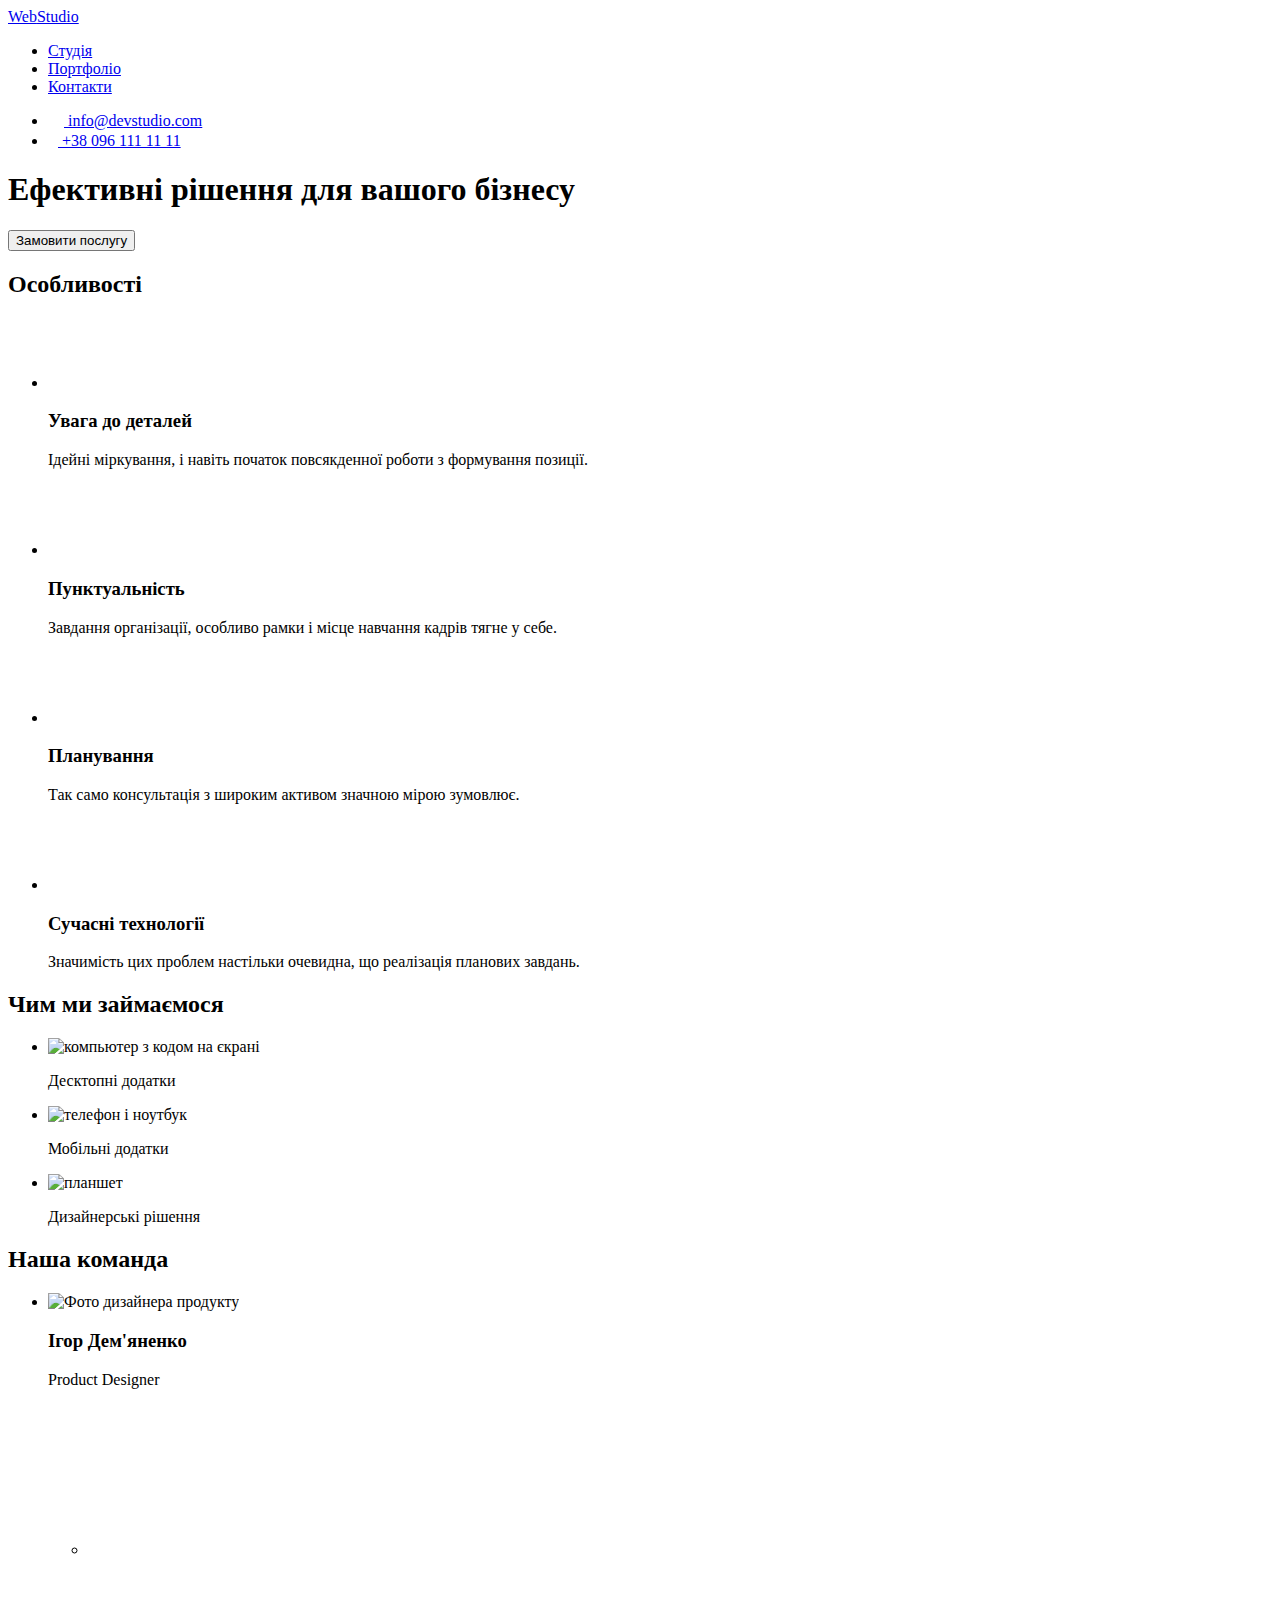
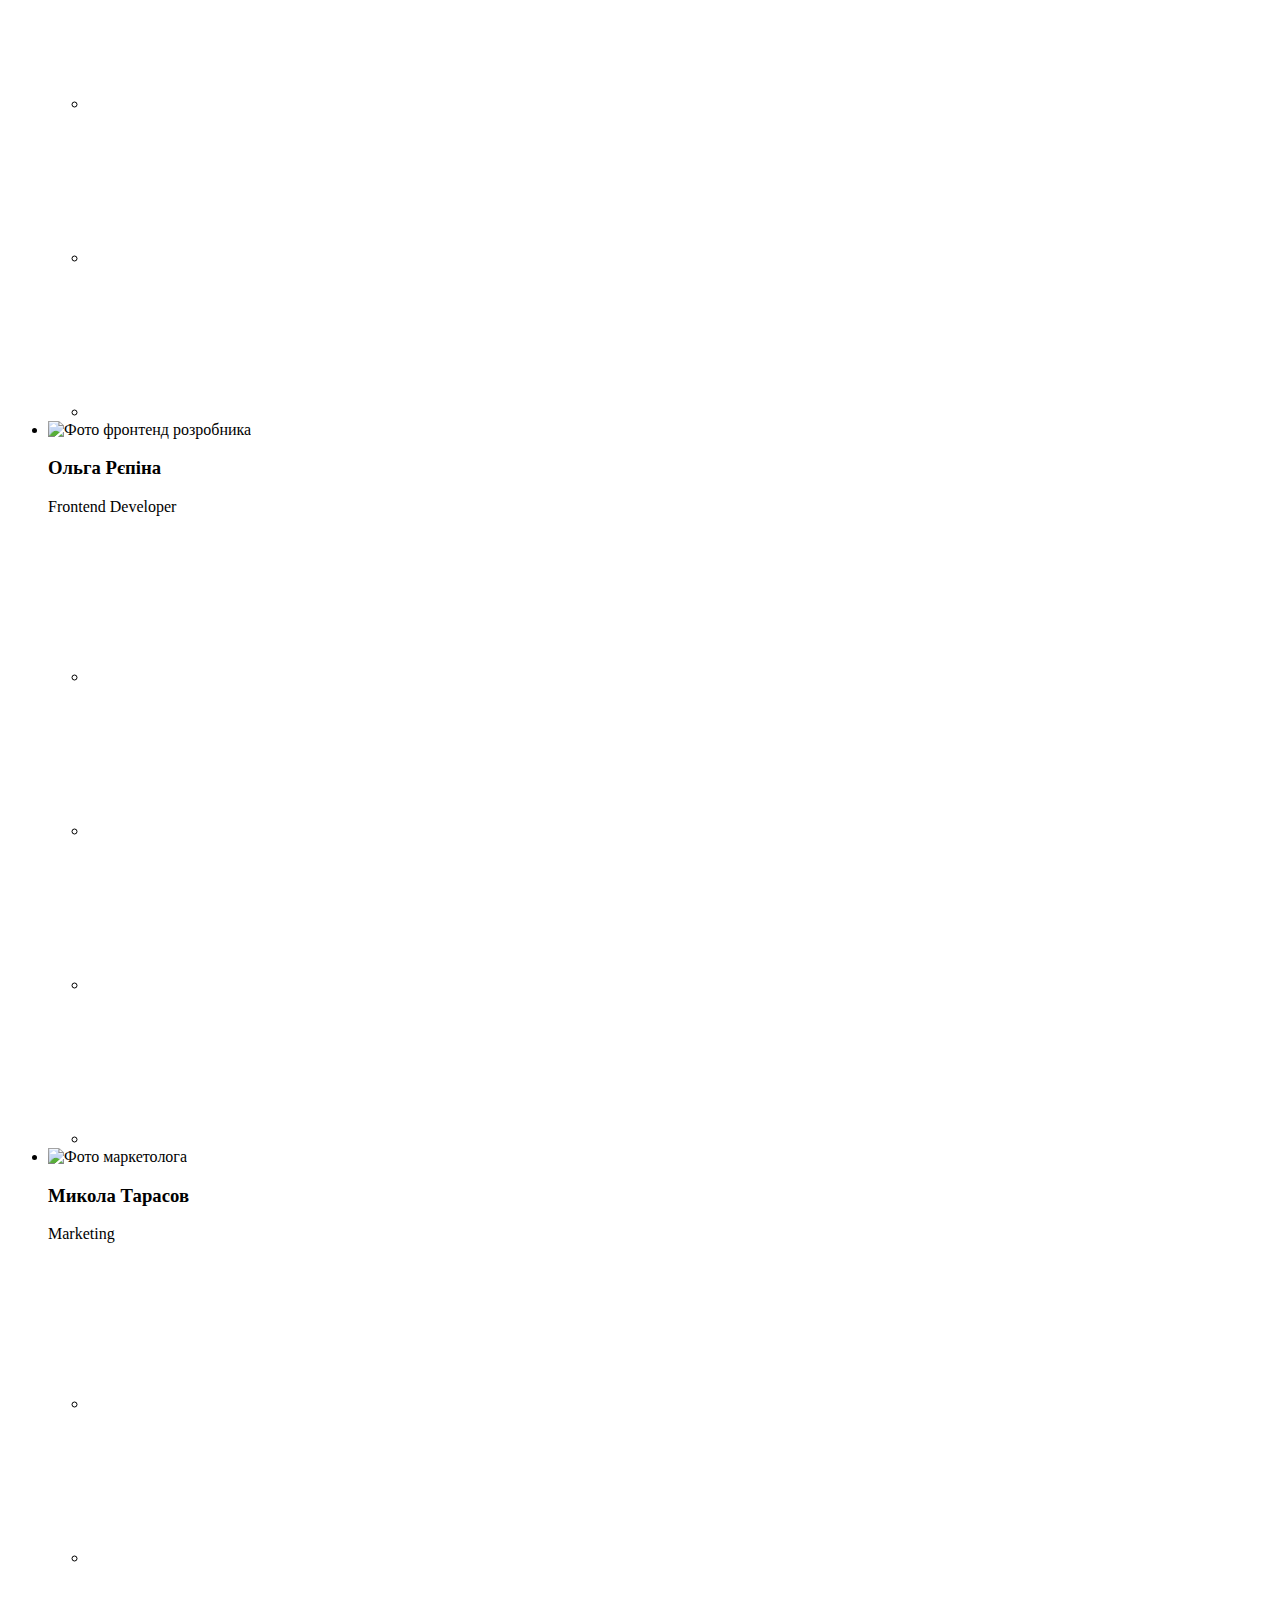
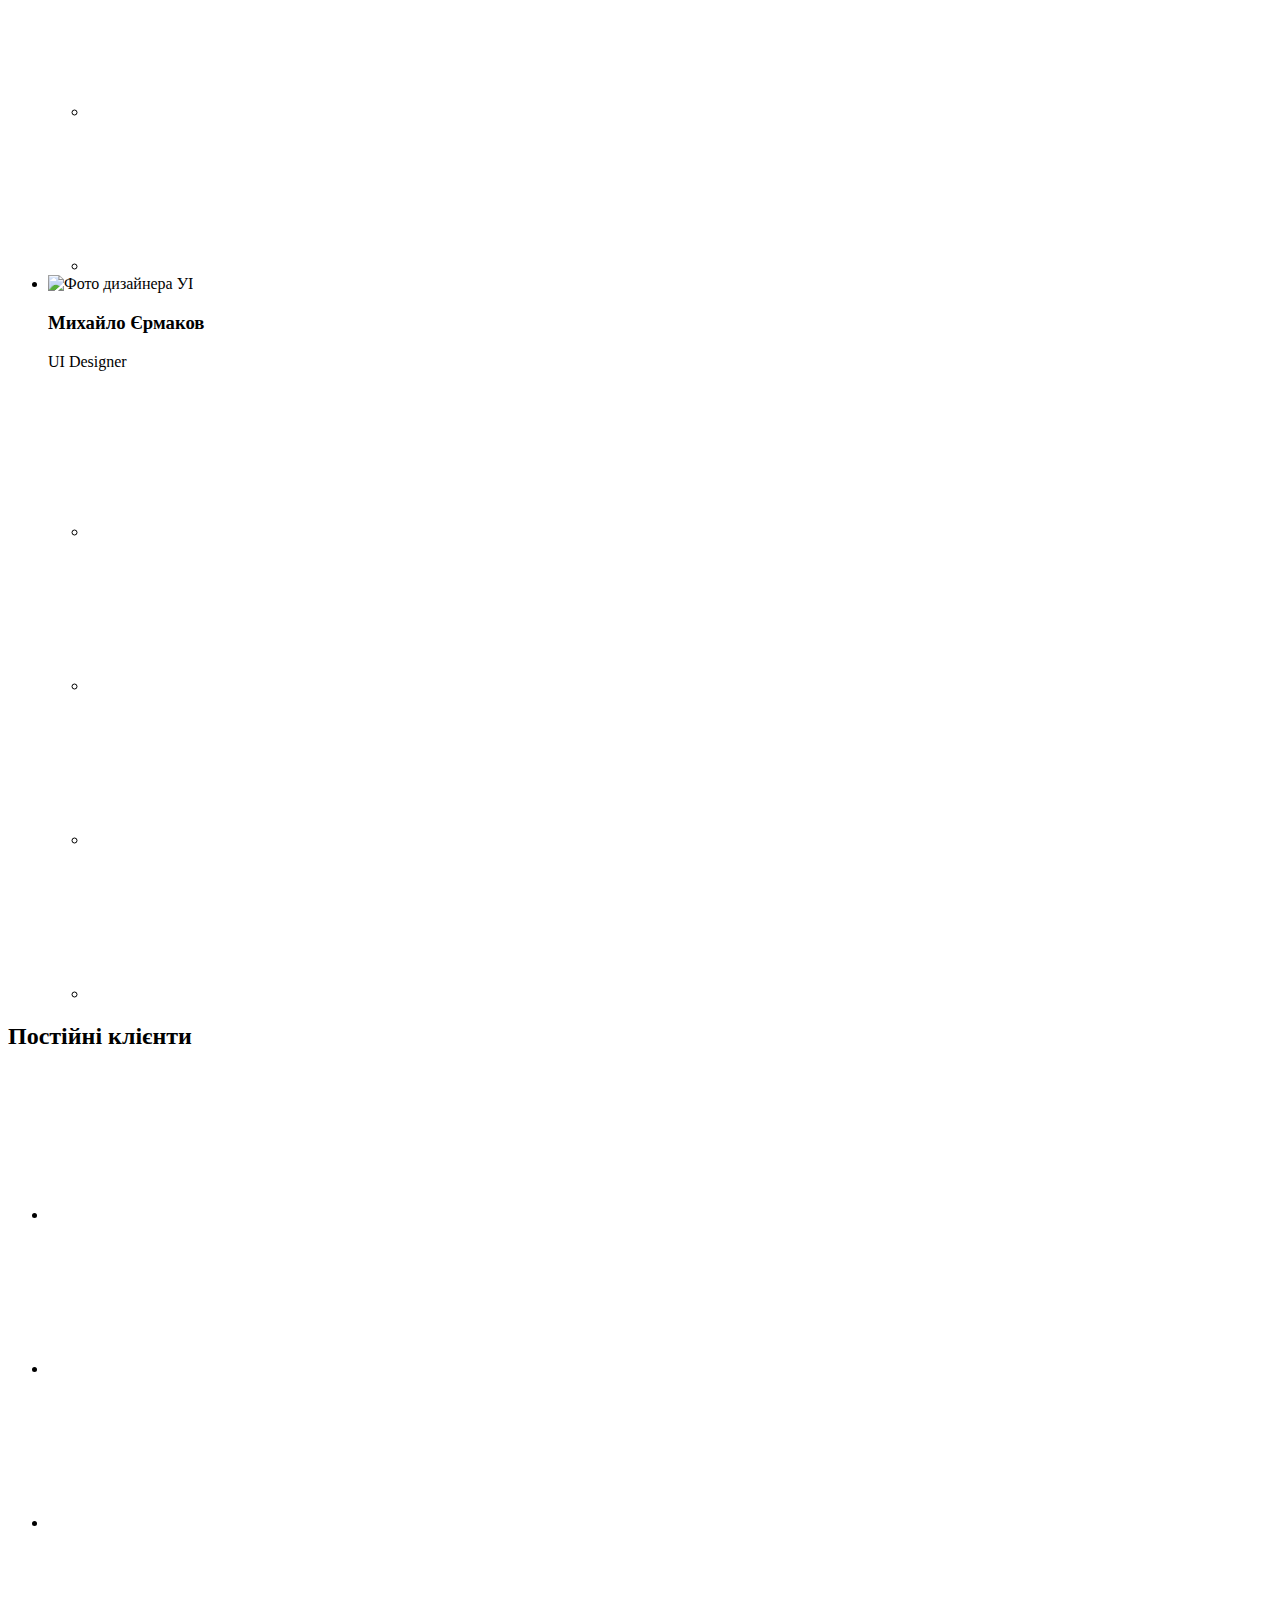
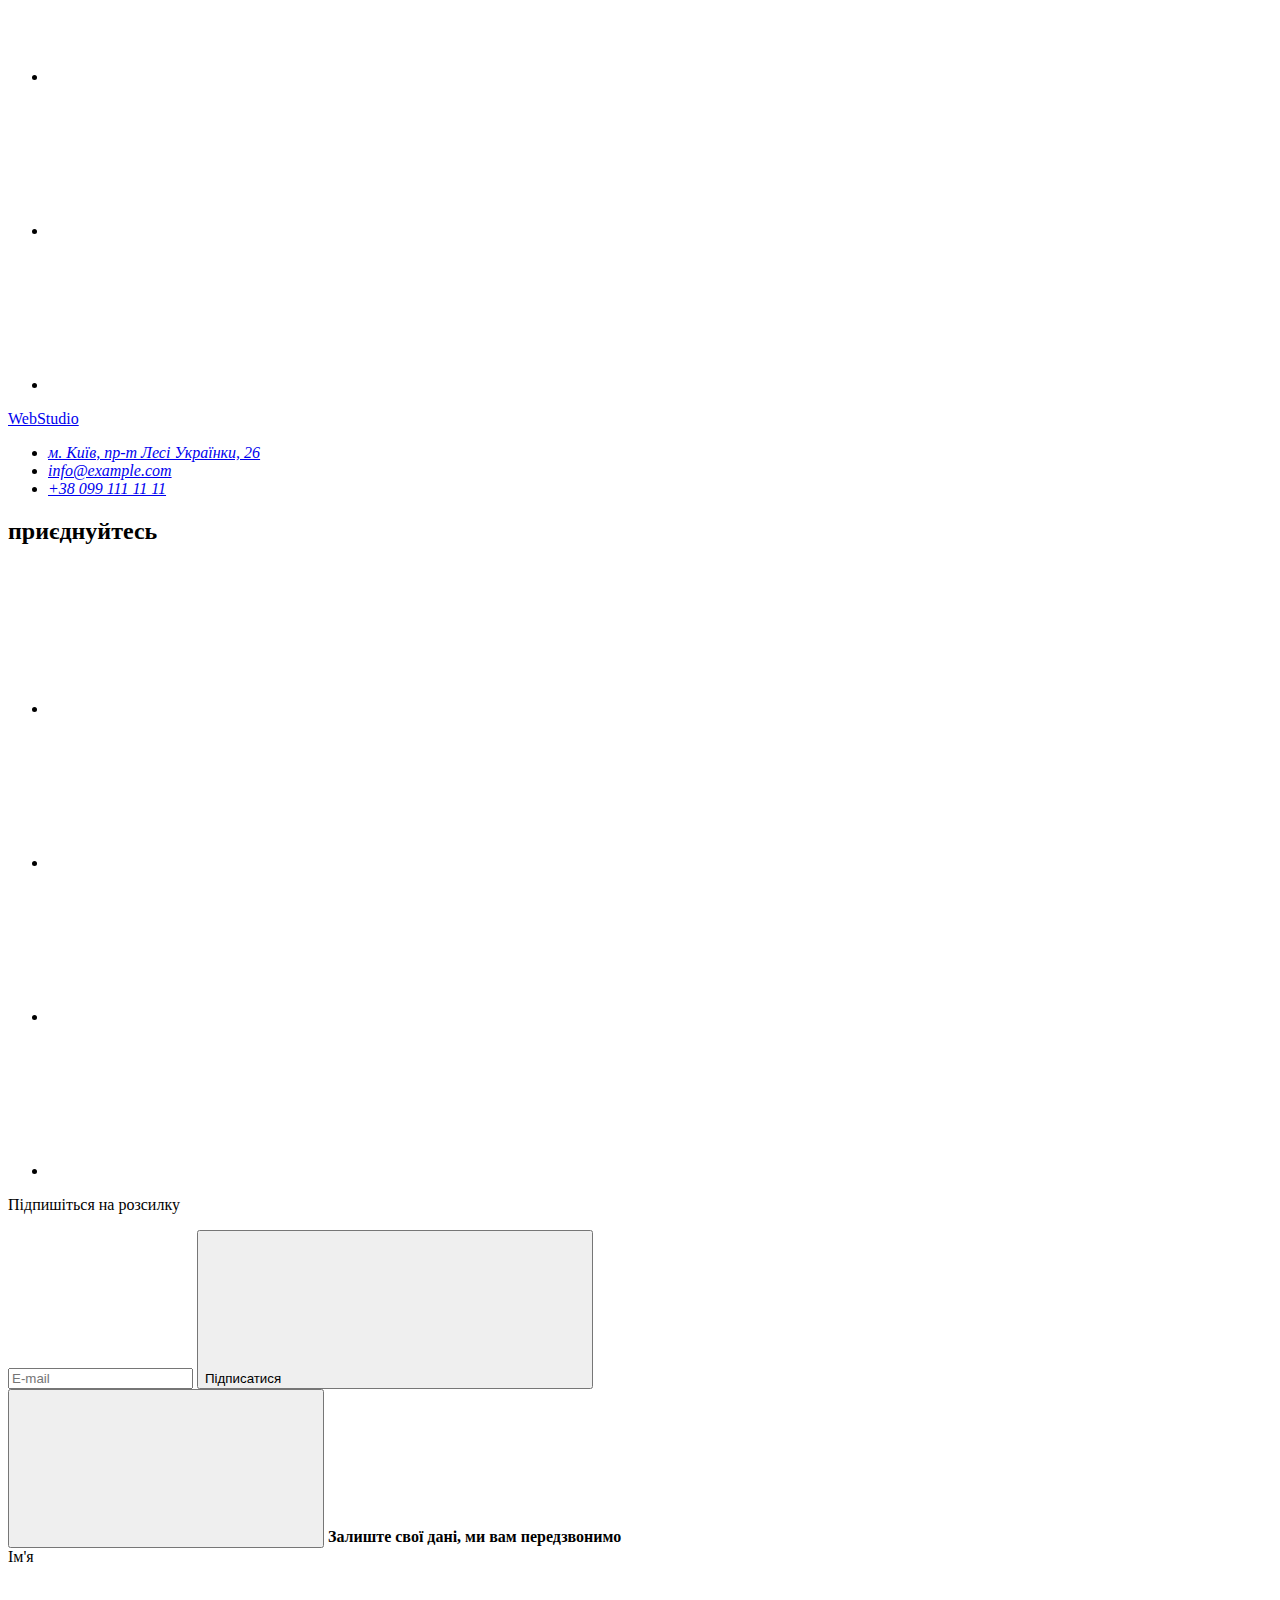
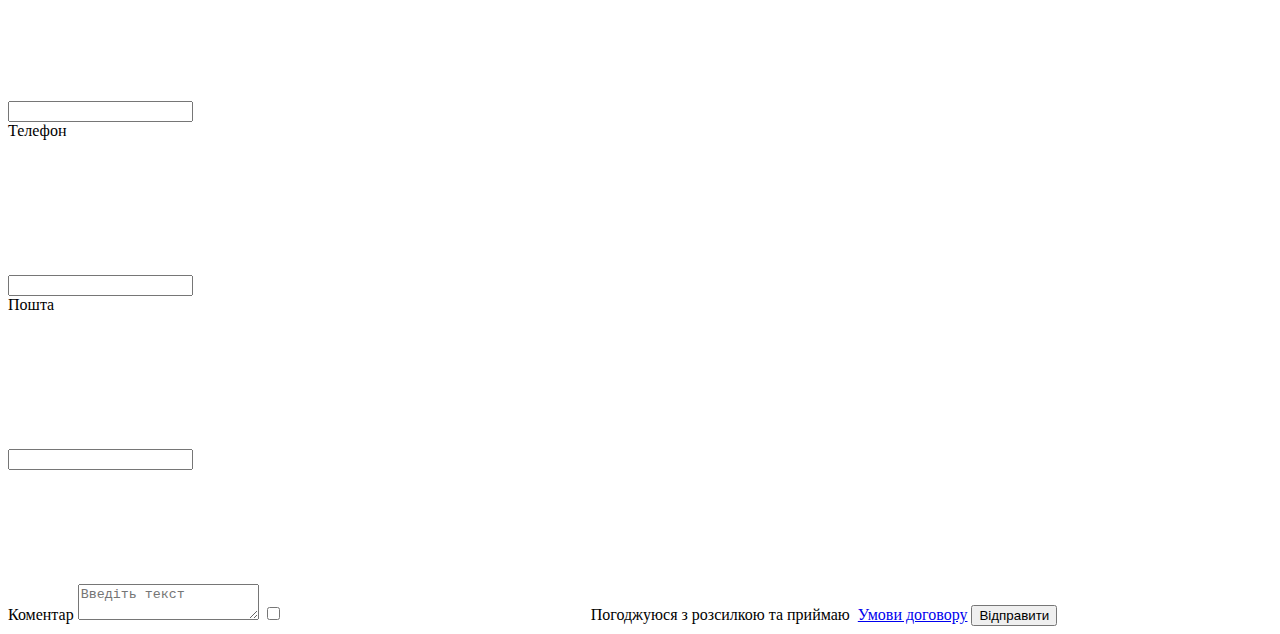
==== index.html @ 6d5cebe2 "Add files via upload" ====
<!DOCTYPE html>
<html lang="uk">
<head>
    <meta charset="UTF-8">
    <meta http-equiv="X-UA-Compatible" content="IE=edge">
    <meta name="viewport" content="width=device-width, initial-scale=1.0">
    <title>Web-studio (Version 2.1)</title>
    <link rel="preconnect" href="https://fonts.googleapis.com">
    <link rel="preconnect" href="https://fonts.gstatic.com" crossorigin>
    <link rel="stylesheet" href="./css/main.min.css">
</head>
<body>
    <header class="header">
        <div class="container container__header">
            <nav class="header__page-nav">
            <a href="./index.html" class="logo logo_header" lang="en">
                <span class="logo__span">Web</span>Studio
            </a>
            <ul class="header__site-nav list">
                <li class="header__list-link"> <a href="./index.html" class="header__link header__link_current">Студія</a> </li>
                <li class="header__list-link"> <a href="./portfolio.html" class="header__link">Портфоліо</a> </li>
                <li class="header__list-link"> <a href="#" class="header__link">Контакти</a> </li>
            </ul>
            </nav>
            <ul class="header__site-nav list">
                <li class="header__list-link">
                    <a href="mailo:info@devstudio.com" class="header__link header__list-nav">
                        <svg width="16" height="12">
                        <use href="./images/icons.svg#icon-envelope" aria-label="іконка конвертик"></use>
                    </svg>
                    info@devstudio.com
                    </a>
                </li>
                <li class="header__list-link">
                    <a href="tel:+380961111111" class="header__link header__list-nav">
                        <svg width="10" height="16">
                        <use href="./images/icons.svg#icon-smartphone" aria-label="іконка смартфон"></use>
                    </svg> +38 096 111 11 11
                    </a>
                </li>
            </ul>
        </div>
     
    </header>
    <main>
        <section class="hero">
            <div class="container">    
            <h1 class="hero__title">Ефективні рішення для вашого бізнесу</h1>
            <button type="button" class="button" data-modal-open>Замовити послугу</button>
        </div>    
        </section>
        <!-- Особливості (заголовок відсутній на макеті,схований в css -селектор .visually-hidden) -->
        <section class="section">
            <div class="container">
            <h2 class="section__title visually-hidden">Особливості</h2>
            <ul class="list list_do">
                <li class="section__feature"> 
                    <div class="section__featuare-icon">
                    <svg class="section__fetuare-list-icon" width="70" height="70">
                        <use href="./images/icons.svg#icon-antenna" aria-label="іконка антена"></use>
                    </svg>
                    </div>
                    <h3 class="section__fetuare-list-title">Увага до деталей</h3>
                    <p class="section__fetuare-list-text">
                        Ідейні міркування, і навіть початок повсякденної роботи з формування позиції.
                    </p>
                </li>
                <li class="section__feature">
                    <div class="section__featuare-icon">
                    <svg class="section__fetuare-list-icon" width="70" height="70">
                        <use href="./images/icons.svg#icon-clock" aria-label="іконка часи"></use>
                    </svg>
                    </div>
                    <h3 class="section__fetuare-list-title">Пунктуальність</h3>
                    <p class="section__fetuare-list-text">
                        Завдання організації, особливо рамки і місце навчання кадрів тягне у себе.
                    </p>
                </li>
                <li class="section__feature">
                    <div class="section__featuare-icon">
                    <svg class="section__fetuare-list-icon" width="70" height="70">
                        <use href="./images/icons.svg#icon-diagram" aria-label="іконка антена"></use>
                    </svg>
                    </div>
                    <h3 class="section__fetuare-list-title">Планування</h3>
                    <p class="section__fetuare-list-text">
                        Так само консультація з широким активом значною мірою зумовлює.
                    </p>
                </li>
                <li class="section__feature">
                    <div class="section__featuare-icon">
                    <svg class="section__fetuare-list-icon" width="70" height="70">
                        <use href="./images/icons.svg#icon-astronaut" aria-label="іконка астронавт"></use>
                    </svg>
                    </div>
                    <h3 class="section__fetuare-list-title">Сучасні технології</h3>
                    <p class="section__fetuare-list-text">
                        Значимість цих проблем настільки очевидна, що реалізація планових завдань.
                    </p>
                </li>
            </ul>
            </div>
        </section>
        <!-- Чим займаємося -->
        <section class="section activity">
            <div class="container">
            <h2 class="section__title">Чим ми займаємося</h2>
            <ul class="list list_do">
                <li class="activity__photo">
                    <img src="./images/imgbox1.jpg" alt="компьютер з кодом на єкрані" width="370">
                    <div class="activity__box">
                        <p class="activity__text">Десктопні додатки</p>
                    </div>
                </li>
                <li class="activity__photo">
                    <img src="./images/box2.jpg" alt="телефон і ноутбук" width="370">
                    <div class="activity__box">
                        <p class="activity__text">Мобільні додатки</p>
                    </div>
                </li>
                <li class="activity__photo">
                    <img src="./images/box3.jpg" alt="планшет" width="370">
                    <div class="activity__box">
                        <p class="activity__text">Дизайнерські рішення</p>
                    </div>
                </li>
            </ul>
            </div>
        </section>
        <!-- Наша команда -->
        <section class="section team">
            <div class="container">
            <h2 class="section__title">Наша команда</h2>
            <ul class="list list_do">
                <li class="team__list">
                        <img src="./images/demjanenko.jpg" alt="Фото дизайнера продукту" width="270">
                        <div class="team__list-box">
                            <h3 class="team__list-title">Ігор Дем'яненко</h3>
                             <p class="team__list-text" lang="en">Product Designer</p>
                             <ul class="social-net social-net_mgn list">
                                <li class="social-net__item">
                                    <a href="#" class="social-net__link">
                                        <svg>
                                            <use href="./images/icons.svg#icon-instagram" aria-label="іконка інстаграма"></use>
                                        </svg>
                                    </a>
                                </li>
                                <li class="social-net__item">
                                    <a href="#" class="social-net__link">
                                        <svg>
                                            <use href="./images/icons.svg#icon-twiter" aria-label="іконка твітера"></use>
                                        </svg>
                                    </a>    
                                </li>
                                <li class="social-net__item">
                                    <a href="#" class="social-net__link">
                                        <svg>
                                            <use href="./images/icons.svg#icon-facebook" aria-label="іконка фейсбука"></use>
                                        </svg>
                                    </a>    
                                </li>
                                <li class="social-net__item">
                                    <a href="#" class="social-net__link">
                                        <svg>
                                            <use href="./images/icons.svg#icon-linkedin" aria-label="іконка линкедіна"></use>
                                        </svg>
                                    </a>    
                                </li>
                             </ul>
                        </div>
                </li>
                <li class="team__list">
                        <img src="./images/repina.jpg" alt="Фото фронтенд розробника" width="270">
                        <div class="team__list-box">
                            <h3 class="team__list-title">Ольга Рєпіна</h3>
                            <p class="team__list-text" lang="en">Frontend Developer</p>
                            <ul class="social-net social-net_mgn list">
                                <li class="social-net__item">
                                    <a href="#" class="social-net__link">
                                        <svg>
                                            <use href="./images/icons.svg#icon-instagram"></use>
                                        </svg>
                                    </a>
                                </li>
                                <li class="social-net__item">
                                    <a href="#" class="social-net__link">
                                        <svg>
                                            <use href="./images/icons.svg#icon-twiter"></use>
                                        </svg>
                                    </a>    
                                </li>
                                <li class="social-net__item">
                                    <a href="#" class="social-net__link">
                                        <svg>
                                            <use href="./images/icons.svg#icon-facebook"></use>
                                        </svg>
                                    </a>    
                                </li>
                                <li class="social-net__item">
                                    <a href="#" class="social-net__link">
                                        <svg>
                                            <use href="./images/icons.svg#icon-linkedin"></use>
                                        </svg>
                                    </a>    
                                </li>
                             </ul>
                        </div>
                </li>
                <li class="team__list">
                        <img src="./images/tarasov.jpg" alt="Фото маркетолога" width="270">
                        <div class="team__list-box">
                            <h3 class="team__list-title">Микола Тарасов</h3>
                            <p class="team__list-text" lang="en">Marketing</p>
                             <ul class="social-net social-net_mgn list">
                                <li class="social-net__item">
                                    <a href="#" class="social-net__link">
                                        <svg>
                                            <use href="./images/icons.svg#icon-instagram"></use>
                                        </svg>
                                    </a>
                                </li>
                                <li class="social-net__item">
                                    <a href="#" class="social-net__link">
                                        <svg>
                                            <use href="./images/icons.svg#icon-twiter"></use>
                                        </svg>
                                    </a>    
                                </li>
                                <li class="social-net__item">
                                    <a href="#" class="social-net__link">
                                        <svg>
                                            <use href="./images/icons.svg#icon-facebook"></use>
                                        </svg>
                                    </a>    
                                </li>
                                <li class="social-net__item">
                                    <a href="#" class="social-net__link">
                                        <svg>
                                            <use href="./images/icons.svg#icon-linkedin"></use>
                                        </svg>
                                    </a>    
                                </li>
                             </ul>                            
                        </div>
                </li>
                <li class="team__list">
                        <img src="./images/ermakov.jpg" alt="Фото дизайнера УІ" width="270">
                        <div class="team__list-box">
                            <h3 class="team__list-title">Михайло Єрмаков</h3>
                            <p class="team__list-text" lang="en">UI Designer</p>
                             <ul class="social-net social-net_mgn list">
                                <li class="social-net__item">
                                    <a href="#" class="social-net__link">
                                        <svg>
                                            <use href="./images/icons.svg#icon-instagram"></use>
                                        </svg>
                                    </a>
                                </li>
                                <li class="social-net__item">
                                    <a href="#" class="social-net__link">
                                        <svg>
                                            <use href="./images/icons.svg#icon-twiter"></use>
                                        </svg>
                                    </a>    
                                </li>
                                <li class="social-net__item">
                                    <a href="#" class="social-net__link">
                                        <svg>
                                            <use href="./images/icons.svg#icon-facebook"></use>
                                        </svg>
                                    </a>    
                                </li>
                                <li class="social-net__item">
                                    <a href="#" class="social-net__link">
                                        <svg>
                                            <use href="./images/icons.svg#icon-linkedin"></use>
                                        </svg>
                                    </a>    
                                </li>
                             </ul>                            
                        </div>
                </li>
            </ul>
            </div>
        </section>
        <!-- Постійні кліенти -->
        <section class="section">
            <div class="container">
                <h2 class="section__title">Постійні клієнти</h2>
                <ul class="list list_do">
                    <li class="section__client">
                        <a href="#" class="section__client-link">
                            <svg class="section__client-ikon">
                                <use href="./images/icons.svg#icon-client1" aria-label="іконка кліента"></use>
                            </svg>
                        </a>
                    </li>
                    <li class="section__client">
                        <a href="#" class="section__client-link">
                            <svg class="section__client-ikon">
                                <use href="./images/icons.svg#icon-client2" aria-label="іконка кліента"></use>
                            </svg>
                        </a>
                    </li>
                    <li class="section__client">
                        <a href="#" class="section__client-link">
                            <svg class="section__client-ikon">
                                <use href="./images/icons.svg#icon-client3" aria-label="іконка кліента"></use>
                            </svg>
                        </a>
                    </li>
                    <li class="section__client">
                        <a href="#" class="section__client-link">
                            <svg class="section__client-ikon">
                                <use href="./images/icons.svg#icon-client4" aria-label="іконка кліента"></use>
                            </svg>
                        </a>
                    </li>
                    <li class="section__client">
                        <a href="#" class="section__client-link">
                            <svg class="section__client-ikon">
                                <use href="./images/icons.svg#icon-client5" aria-label="іконка кліента"></use>
                            </svg>
                        </a>
                    </li>
                    <li class="section__client">
                        <a href="#" class="section__client-link">
                            <svg class="section__client-ikon">
                                <use href="./images/icons.svg#icon-client6" aria-label="іконка кліента"></use>
                            </svg>
                        </a>
                    </li>
                </ul>
            </div>
        </section>
        
    </main>
    <footer class="footer">
        <div class="container footer__content">
                <div>
                    <a href="./index.html" class="logo logo_footer" lang="en">
                        <span class="footer__logo-text"><span class="logo__span">Web</span>Studio</span>
                    </a>
                    <address>
                        <ul class="list">
                            <li class="footer__list-link">
                                <a href="https://goo.gl/maps/eBPXnMXbjHiN4jMv5" target="_blank" rel="noopener noreferrer nofollow" class="footer__link footer__address">
                                м. Київ, пр-т Лесі Українки, 26</a>
                                
                            </li>
                            <li class="footer__list-link">
                                <a href="mailto:info@example.com" class="footer__link footer__link_active">info@example.com</a> 
                            </li>
                            <li class="footer__list-link">
                                <a href="tel:+380991111111" class="footer__link footer__link_active">+38 099 111 11 11</a>
                            </li>
                        </ul>                                                    
                    </address>
                </div>
                <div>
                <h2 class="footer__social-net-title">приєднуйтесь</h2>
                <ul class="social-net social-net_jsfcon list">
                    <li class="social-net__item">
                        <a href="#" class="footer__social-link">
                            <svg class="footer__social-icon">
                                <use href="./images/icons.svg#icon-instagram"></use>
                            </svg>
                        </a>
                    </li>
                    <li class="social-net__item">
                        <a href="#" class="footer__social-link">
                            <svg class="footer__social-icon">
                                <use href="./images/icons.svg#icon-twiter"></use>
                            </svg>
                        </a>    
                    </li>
                    <li class="social-net__item">
                        <a href="#" class="footer__social-link">
                            <svg class="footer__social-icon">
                                <use href="./images/icons.svg#icon-facebook"></use>
                            </svg>
                        </a>    
                    </li>
                    <li class="social-net__item">
                        <a href="#" class="footer__social-link">
                            <svg class="footer__social-icon">
                                <use href="./images/icons.svg#icon-linkedin"></use>
                            </svg>
                        </a>    
                    </li>
                    </ul>                            
                </div>
                <form class="form-subscription">
                    <p class="form-subscription__text">Підпишіться на розсилку</p>
                    <div class="form-subscription__box">
                    <label class="label-footer">
                    <input type="email" name="f-email" class="form-subscription__input" placeholder="E-mail">
                    </label>
                    <button type="submit" class="form-subscription__button">Підписатися
                        <svg class="form-subscription__icon">
                        <use href="./images/icons.svg#icon-icon-send"></use>
                        </svg>
                    </button>
                    </div>
                </form>
        </div> 
    </footer>
    <div class="backdrop is-hidden" data-modal>
        <div class="modal">
            <button type="button" class="modal__button-close" data-modal-close>
                <svg class="modal__icon-close">
                    <use href="./images/icons.svg#icon-close-black" aria-label="кнопка хрестик"></use>
                </svg>
            </button>
            <b class="modal__title">Залиште свої дані, ми вам передзвонимо</b>
            <form name="form-modal" class="form-modal">
                <label class="form-modal__label">
                    <span class="form-modal__text-label">Ім'я</span> 
                    <div class="form-modal__box">
                        <input type="text" name="input-name" class="form-modal__input"/>
                        <svg class="form-modal__icon-input">
                            <use href="./images/icons.svg#icon-person-black"></use>
                        </svg>
                    </div>
                </label>
                <label class="form-modal__label">
                    <span class="form-modal__text-label">Телефон</span> 
                    <div class="form-modal__box">
                        <input type="tel" name="input-tel" class="form-modal__input" required/>
                        <svg class="form-modal__icon-input">
                            <use href="./images/icons.svg#icon-phone-black"></use>
                        </svg>
                    </div>
                </label>
                <label class="form-modal__label">
                    <span class="form-modal__text-label">Пошта</span>
                    <div class="form-modal__box"> 
                        <input type="email" name="input-mail" class="form-modal__input"/>
                        <svg class="form-modal__icon-input">
                                <use href="./images/icons.svg#icon-email-black"></use>
                        </svg>
                    </div>
                </label>
                <label class="form-modal__label">
                    <span class="form-modal__text-label">Коментар</span> 
                    <textarea name="comment" placeholder="Введіть текст" class="form-modal__textarea"></textarea>
                </label>
                <label class="form-modal__label form-modal__label-check">
                    <input type="checkbox" name="form-check" class="form-modal__check" required/>
                    <svg class="form-modal__icon-checkbox">
                        <use href="./images/icons.svg#icon-icon-check"></use>
                    </svg>
                    Погоджуюся з розсилкою та приймаю&nbsp;
                    <a href="#" class="form-modal__link-check">Умови договору</a>
                </label>
                <button type="submit" class="button form-modal__button">Відправити</button>
            </form>
        </div>
    </div>
<script src="./js/modal.js"></script>    
</body>
</html>
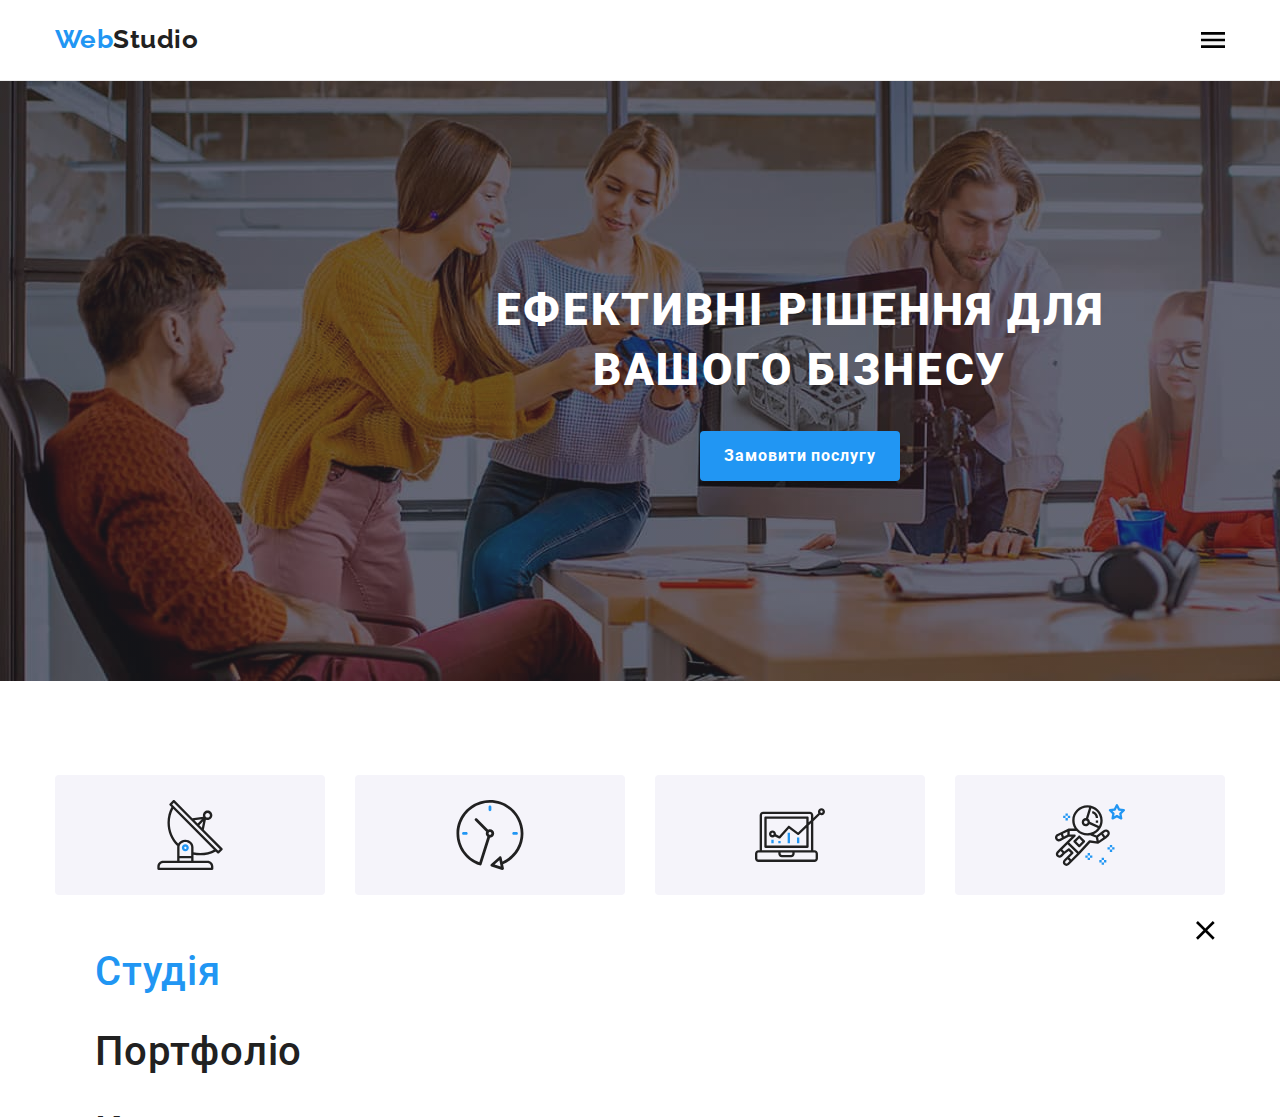
==== commit fa2300d1: "features" ====
--- a/index.html
+++ b/index.html
@@ -22,6 +22,13 @@
                 <li class="header__list-link"> <a href="#" class="header__link">Контакти</a> </li>
             </ul>
             </nav>
+            <button type="button" class="mobile-menu-btn js-open-menu" 
+                aria-expanded="false"
+                aria-controls="mobile-menu">
+                <svg class="mobile-menu-btn__icon">
+                  <use href="./images/icons.svg#icon-burger" aria-label="іконка випадаючого меню"></use>   
+                </svg>
+            </button>
             <ul class="header__site-nav list">
                 <li class="header__list-link">
                     <a href="mailo:info@devstudio.com" class="header__link header__list-nav">
@@ -40,8 +47,44 @@
                 </li>
             </ul>
         </div>
-     
+
+        <!--  Спливаюче меню для mobile          -->
+
+         <div class="mobile-menu js-menu-container" id="mobile-menu">
+            <div class="container mobile-menu__container"> 
+                <button type="button" class="mobile-menu__close-btn js-close-menu">
+                <svg class="mobile-menu__close-btn-icon">
+                    <use href="./images/icons.svg#icon-close_mobile" aria-label="кнопка хрестик"></use>
+                </svg>  
+                </button>               
+                <ul class="mobile-menu__list list">
+                    <li class="mobile-menu__item-link"> <a href="./index.html" class="mobile-menu__link mobile-menu__link_current">Студія</a> </li>
+                    <li class="mobile-menu__item-link"> <a href="./portfolio.html" class="mobile-menu__link">Портфоліо</a> </li>
+                    <li class="mobile-menu__item-link"> <a href="#" class="mobile-menu__link">Контакти</a> </li>
+                </ul>
+                <ul class="mobile-menu__list-contact list">
+                    <li class="mobile-menu__item-link">
+                        <a href="tel:+380961111111" class="mobile-menu__link mobile-menu__link_tel">
+                        +38 096 111 11 11
+                        </a>
+                    </li>
+                    <li class="mobile-menu__item-link">
+                        <a href="mailo:info@devstudio.com" class="mobile-menu__link mobile-menu__link_mail">
+                        info@devstudio.com
+                        </a>
+                    </li>                    
+                 </ul>
+                 <ul class="mobile-menu__list-social list">
+                    <li class="mobile-menu__social-item"><a href="#" class="mobile-menu__link mobile-menu__link_social">Instagram</a></li>
+                    <li class="mobile-menu__social-item"><a href="#" class="mobile-menu__link mobile-menu__link_social">Twitter</a></li>
+                    <li class="mobile-menu__social-item"><a href="#" class="mobile-menu__link mobile-menu__link_social">Facebook</a></li>
+                    <li class="mobile-menu__social-item"><a href="#" class="mobile-menu__link mobile-menu__link_social">LinkedIn</a></li>
+                 </ul>
+            </div>
+            </div>   
     </header>
+
+
     <main>
         <section class="hero">
             <div class="container">    
@@ -102,7 +145,7 @@
             </div>
         </section>
         <!-- Чим займаємося -->
-        <section class="section activity">
+        <!-- <section class="section activity">
             <div class="container">
             <h2 class="section__title">Чим ми займаємося</h2>
             <ul class="list list_do">
@@ -126,9 +169,9 @@
                 </li>
             </ul>
             </div>
-        </section>
+        </section> -->
         <!-- Наша команда -->
-        <section class="section team">
+        <!-- <section class="section team">
             <div class="container">
             <h2 class="section__title">Наша команда</h2>
             <ul class="list list_do">
@@ -282,9 +325,9 @@
                 </li>
             </ul>
             </div>
-        </section>
+        </section> -->
         <!-- Постійні кліенти -->
-        <section class="section">
+        <!-- <section class="section">
             <div class="container">
                 <h2 class="section__title">Постійні клієнти</h2>
                 <ul class="list list_do">
@@ -333,9 +376,9 @@
                 </ul>
             </div>
         </section>
-        
+         -->
     </main>
-    <footer class="footer">
+    <!-- <footer class="footer">
         <div class="container footer__content">
                 <div>
                     <a href="./index.html" class="logo logo_footer" lang="en">
@@ -457,6 +500,7 @@
             </form>
         </div>
     </div>
-<script src="./js/modal.js"></script>    
+<script src="./js/modal.js"></script>     -->
+<script defer src="./js/mobile-menu.js"></script>
 </body>
 </html>--- a/css/main.min.css
+++ b/css/main.min.css
@@ -0,0 +1 @@
+@font-face{font-family:"Roboto";font-style:normal;font-weight:400;src:url("../fonts/roboto-v30-latin_cyrillic-regular.eot");src:local(""),url("../fonts/roboto-v30-latin_cyrillic-regular.eot?#iefix") format("embedded-opentype"),url("../fonts/roboto-v30-latin_cyrillic-regular.woff2") format("woff2"),url("../fonts/roboto-v30-latin_cyrillic-regular.woff") format("woff"),url("../fonts/roboto-v30-latin_cyrillic-regular.ttf") format("truetype"),url("../fonts/roboto-v30-latin_cyrillic-regular.svg#Roboto") format("svg")}@font-face{font-family:"Roboto";font-style:normal;font-weight:500;src:url("../fonts/roboto-v30-latin_cyrillic-500.eot");src:local(""),url("../fonts/roboto-v30-latin_cyrillic-500.eot?#iefix") format("embedded-opentype"),url("../fonts/roboto-v30-latin_cyrillic-500.woff2") format("woff2"),url("../fonts/roboto-v30-latin_cyrillic-500.woff") format("woff"),url("../fonts/roboto-v30-latin_cyrillic-500.ttf") format("truetype"),url("../fonts/roboto-v30-latin_cyrillic-500.svg#Roboto") format("svg")}@font-face{font-family:"Roboto";font-style:normal;font-weight:700;src:url("../fonts/roboto-v30-latin_cyrillic-700.eot");src:local(""),url("../fonts/roboto-v30-latin_cyrillic-700.eot?#iefix") format("embedded-opentype"),url("../fonts/roboto-v30-latin_cyrillic-700.woff2") format("woff2"),url("../fonts/roboto-v30-latin_cyrillic-700.woff") format("woff"),url("../fonts/roboto-v30-latin_cyrillic-700.ttf") format("truetype"),url("../fonts/roboto-v30-latin_cyrillic-700.svg#Roboto") format("svg")}@font-face{font-family:"Roboto";font-style:normal;font-weight:900;src:url("../fonts/roboto-v30-latin_cyrillic-900.eot");src:local(""),url("../fonts/roboto-v30-latin_cyrillic-900.eot?#iefix") format("embedded-opentype"),url("../fonts/roboto-v30-latin_cyrillic-900.woff2") format("woff2"),url("../fonts/roboto-v30-latin_cyrillic-900.woff") format("woff"),url("../fonts/roboto-v30-latin_cyrillic-900.ttf") format("truetype"),url("../fonts/roboto-v30-latin_cyrillic-900.svg#Roboto") format("svg")}@font-face{font-family:"Raleway";font-style:normal;font-weight:700;src:url("../fonts/raleway-v28-latin_cyrillic-700.eot");src:local(""),url("../fonts/raleway-v28-latin_cyrillic-700.eot?#iefix") format("embedded-opentype"),url("../fonts/raleway-v28-latin_cyrillic-700.woff2") format("woff2"),url("../fonts/raleway-v28-latin_cyrillic-700.woff") format("woff"),url("../fonts/raleway-v28-latin_cyrillic-700.ttf") format("truetype"),url("../fonts/raleway-v28-latin_cyrillic-700.svg#Raleway") format("svg")}/*! modern-normalize v1.1.0 | MIT License | https://github.com/sindresorhus/modern-normalize */*,::before,::after{box-sizing:border-box}html{-moz-tab-size:4;tab-size:4}html{line-height:1.15;-webkit-text-size-adjust:100%}body{margin:0}body{font-family:system-ui,-apple-system,"Segoe UI",Roboto,Helvetica,Arial,sans-serif,"Apple Color Emoji","Segoe UI Emoji"}hr{height:0;color:inherit}abbr[title]{text-decoration:underline dotted}b,strong{font-weight:bolder}code,kbd,samp,pre{font-family:ui-monospace,SFMono-Regular,Consolas,"Liberation Mono",Menlo,monospace;font-size:1em}small{font-size:80%}sub,sup{font-size:75%;line-height:0;position:relative;vertical-align:baseline}sub{bottom:-0.25em}sup{top:-0.5em}table{text-indent:0;border-color:inherit}button,input,optgroup,select,textarea{font-family:inherit;font-size:100%;line-height:1.15;margin:0}button,select{text-transform:none}button,[type=button],[type=reset],[type=submit]{-webkit-appearance:button}::-moz-focus-inner{border-style:none;padding:0}:-moz-focusring{outline:1px dotted ButtonText}:-moz-ui-invalid{box-shadow:none}legend{padding:0}progress{vertical-align:baseline}::-webkit-inner-spin-button,::-webkit-outer-spin-button{height:auto}[type=search]{-webkit-appearance:textfield;outline-offset:-2px}::-webkit-search-decoration{-webkit-appearance:none}::-webkit-file-upload-button{-webkit-appearance:button;font:inherit}summary{display:list-item}:root{--basic-text-color:#757575;--title-text-color:#212121;--secondary-text-color:#FFFFFF;--accent-color:#2196F3;--primary-bg-color:#FFFFFF;--basic-background-color:#F5F5F5;--secondary-background-color:#F5F4FA;--accent-background-color:#2F303A;--active-bg-color:#188CEB;--basic-border-color: #AFB1B8}body{font-family:"Roboto",sans-serif;letter-spacing:.03em;color:var(--basic-text-color);background:var(--primary-bg-color)}h1,h2,h3,p,ul{margin-top:0;margin-bottom:0}ul{padding:0}img{display:block;max-width:100%;height:auto}.container{padding-right:15px;padding-left:15px;margin-right:auto;margin-left:auto}@media screen and (min-width: 480px){.container{width:480px}}@media screen and (min-width: 768px){.container{width:768px}}@media screen and (min-width: 1200px){.container{width:1200px}}.section{padding-top:60px;padding-bottom:60px}@media screen and (min-width: 1200px){.section{padding-top:94px;padding-bottom:94px}}.section__title{margin-bottom:50px;font-weight:700;font-size:36px;line-height:1.17;text-align:center;color:var(--title-text-color)}.list{list-style:none}@media screen and (min-width: 768px)and (max-width: 1199px){.list_do{display:flex;flex-wrap:wrap;justify-content:space-between;gap:30px}}@media screen and (min-width: 1200px){.list_do{display:flex;justify-content:space-between}}.visually-hidden{position:absolute;white-space:nowrap;width:1px;height:1px;overflow:hidden;border:0;padding:0;clip:rect(0 0 0 0);clip-path:inset(50%);margin:-1px}.logo{display:inline-block;font-family:"Raleway",sans-serif;font-weight:700;font-size:24px;line-height:1.16;text-decoration:none}@media screen and (min-width: 1200px){.logo{font-size:26px;line-height:1.2}}.logo_header{padding-top:16px;padding-bottom:16px;color:var(--title-text-color)}@media screen and (min-width: 1200px){.logo_header{padding-top:24px;padding-bottom:25px;margin-right:93px}}.logo_footer{margin-bottom:20px}.logo__span{color:var(--accent-color)}.header{border-bottom:1px solid #ececec}.container__header{display:flex;justify-content:space-between;align-items:center}.header__site-nav{display:none;align-items:center}.header__site-nav .header__list-link{position:relative}.header__site-nav .header__list-link:not(:last-child){margin-right:50px}.header__site-nav .header__link{display:inline-block;padding-top:32px;padding-bottom:32px;font-weight:500;font-size:14px;line-height:1.14;letter-spacing:.02em;color:var(--title-text-color);text-decoration:none;transition:color 250ms cubic-bezier(0.4, 0, 0.2, 1)}.header__site-nav .header__link:hover,.header__site-nav .header__link:focus{color:var(--accent-color)}.header__site-nav .header__list-nav{display:flex;align-items:center;gap:10px;color:var(--basic-text-color);fill:currentColor}.header__site-nav .header__link_current{color:var(--accent-color)}.header__site-nav .header__link_current::after{display:inline-block;position:absolute;left:0;bottom:0;content:"";width:100%;height:4px;background-color:var(--accent-color);border-radius:2px}.mobile-menu-btn{border:none;padding:0;line-height:0;background-color:var(--basic-background-color)}.mobile-menu-btn__icon{width:24px;height:16px}.mobile-menu{position:fixed;z-index:100;top:0;left:0;width:100%;height:100%;background-color:var(--primary-bg-color);transform:translateY(100%);transition:transform 250ms ease-in-out}.mobile-menu.is-open{transform:translateY(0)}.mobile-menu__container{position:relative}.mobile-menu__close-btn{position:absolute;display:flex;justify-content:center;align-items:center;width:40px;height:40px;top:10px;right:15px;padding:0;border:0;line-height:0;background-color:rgba(0,0,0,0);transition:fill 250ms cubic-bezier(0.4, 0, 0.2, 1)}.mobile-menu__close-btn:hover,.mobile-menu__close-btn:focus{fill:var(--accent-color)}.mobile-menu__close-btn-icon{width:40px;height:40px}.mobile-menu__list{padding-top:48px;padding-left:40px;margin-bottom:300px}.mobile-menu__list-contact{padding-left:40px;margin-bottom:64px}.mobile-menu__item-link:not(:last-child){margin-bottom:32px}.mobile-menu__link{text-decoration:none;font-weight:500;font-size:40px;line-height:1.2;letter-spacing:.02em;color:var(--title-text-color)}.mobile-menu__link:hover,.mobile-menu__link:focus{color:var(--accent-color)}.mobile-menu__link_current{color:var(--accent-color)}.mobile-menu__link_tel{font-size:34px;color:var(--accent-color)}.mobile-menu__link_mail{font-size:24px;color:var(--basic-text-color)}.mobile-menu__link_social{font-size:18px;color:var(--accent-color)}.mobile-menu__list-social{display:flex;justify-content:center;align-items:center}.mobile-menu__social-item{padding-left:10px;padding-right:10px}.mobile-menu__social-item:not(:last-child){border-right:1px solid rgba(33,33,33,.2)}.hero{width:480px;height:400px;padding-top:118px;padding-bottom:118px;background-color:var(--accent-background-color);background-image:linear-gradient(to left, rgba(47, 48, 58, 0.4), rgba(47, 48, 58, 0.4)),url("../images/hero480.jpg");background-size:480px 400px;background-position:center;background-repeat:no-repeat}@media screen and (min-device-pixel-ratio: 2)and (max-width: 767px),screen and (min-resolution: 192dpi)and (max-width: 767px),screen and (min-resolution: 2dppx)and (max-width: 767px){.hero{background-image:linear-gradient(to left, rgba(47, 48, 58, 0.4), rgba(47, 48, 58, 0.4)),url("../images/hero480@2x.jpg")}}@media screen and (min-width: 768px){.hero{width:768px;background-image:linear-gradient(to left, rgba(47, 48, 58, 0.4), rgba(47, 48, 58, 0.4)),url("../images/hero768.jpg");background-size:768px 400px}}@media screen and (min-device-pixel-ratio: 2)and (min-width: 768px),screen and (min-resolution: 192dpi)and (min-width: 768px),screen and (min-resolution: 2dppx)and (min-width: 768px){.hero{background-image:linear-gradient(to left, rgba(47, 48, 58, 0.4), rgba(47, 48, 58, 0.4)),url("../images/hero768@2x.jpg")}}@media screen and (min-width: 1200px){.hero{width:1600px;height:600px;padding-top:200px;padding-bottom:280px;margin:0 auto;background-image:linear-gradient(to left, rgba(47, 48, 58, 0.4), rgba(47, 48, 58, 0.4)),url("../images/hero1200.jpg");background-size:1600px 600px}}@media screen and (min-device-pixel-ratio: 2)and (min-width: 1200px),screen and (min-resolution: 192dpi)and (min-width: 1200px),screen and (min-resolution: 2dppx)and (min-width: 1200px){.hero{background-image:linear-gradient(to left, rgba(47, 48, 58, 0.4), rgba(47, 48, 58, 0.4)),url("../images/hero1200@2x.jpg")}}.hero__title{margin-bottom:30px;font-weight:900;font-size:26px;line-height:1.62;text-align:center;letter-spacing:.06em;text-transform:uppercase;color:var(--secondary-text-color)}@media screen and (min-width: 1200px){.hero__title{width:696px;margin-right:auto;margin-left:auto;font-size:44px;line-height:1.36}}.button{display:flex;justify-content:center;align-items:center;width:200px;height:50px;margin-right:auto;margin-left:auto;border:0;cursor:pointer;font-family:inherit;font-weight:700;font-size:16px;line-height:1.9;text-align:center;letter-spacing:.06em;color:var(--secondary-text-color);background-color:var(--accent-color);box-shadow:0px 4px 4px rgba(0,0,0,.15);border-radius:4px;transition:background-color 250ms cubic-bezier(0.4, 0, 0.2, 1)}.button:hover,.button:focus{background-color:var(--active-bg-color)}.section__feature{width:450px}@media screen and (min-width: 768px){.section__feature{width:354px}}@media screen and (min-width: 1200px){.section__feature{width:270px}}.section__feature:not(:last-child){margin-bottom:30px}@media screen and (min-width: 1200px){.section__feature:not(:last-child){margin-right:30px;margin-bottom:0}}.section__featuare-icon{display:flex;justify-content:center;align-items:center;width:100%;height:120px;margin-bottom:30px;border-radius:4px;background:var(--secondary-background-color)}.section__fetuare-list-icon{display:block;margin-left:auto;margin-right:auto}.section__fetuare-list-title{margin-bottom:10px;font-weight:700;font-size:14px;line-height:1.14;text-align:center;text-transform:uppercase;color:var(--title-text-color)}@media screen and (min-width: 768px){.section__fetuare-list-title{text-align:start}}.section__fetuare-list-text{font-size:14px;line-height:1.71}.activity{padding-top:0}.activity__photo{position:relative}.activity__photo:not(:last-child){margin-right:30px;max-width:370px}.activity__box{position:absolute;left:0;bottom:0;width:100%;height:70px;background:rgba(47,48,58,.8)}.activity__text{padding:27px 0;font-weight:700;font-size:14px;line-height:1.14;text-align:center;text-transform:uppercase;color:var(--primary-bg-color)}.team{background:var(--secondary-background-color)}.team__list{background:var(--primary-bg-color);box-shadow:0px 1px 3px rgba(0,0,0,.12),0px 1px 1px rgba(0,0,0,.14),0px 2px 1px rgba(0,0,0,.2);border-radius:0px 0px 4px 4px}.team__list:not(:last-child){margin-right:30px;max-width:270px}.team__list-box{padding:30px}.team__list-title{margin-bottom:10px;font-weight:500;font-size:16px;line-height:1.9;text-align:center;color:var(--title-text-color)}.team__list-text{font-size:16px;line-height:1.9;text-align:center}.social-net{display:flex;justify-content:center;align-items:center;gap:10px}.social-net_mgn{margin-top:16px}.social-net__item{width:44px;height:44px}.social-net__link{display:flex;width:100%;height:100%;color:var(--basic-border-color);background-color:var(--secondary-text-color);border-radius:50%;fill:currentColor;transition:color 250ms cubic-bezier(0.4, 0, 0.2, 1),background-color 250ms cubic-bezier(0.4, 0, 0.2, 1)}.social-net__link:hover,.social-net__link:focus{color:var(--primary-bg-color);background-color:var(--accent-color)}.section__client{width:170px;height:92px}.section__client:not(:last-child){margin-right:30px}.section__client-link{display:flex;align-items:center;justify-content:center;width:100%;height:100%;border:1px solid var(--basic-border-color);border-radius:4px;color:var(--basic-border-color);fill:currentColor;transition:color 250ms cubic-bezier(0.4, 0, 0.2, 1),border-color 250ms cubic-bezier(0.4, 0, 0.2, 1)}.section__client-link:hover,.section__client-link:focus{color:var(--accent-color);border-color:var(--accent-color)}.section__client-ikon{width:106px;height:60px}.footer{padding-top:60px;padding-bottom:60px;background-color:var(--accent-background-color)}.footer__content{display:flex;align-items:baseline;justify-content:space-between}.footer__list-link:not(:last-child){margin-bottom:9px}.footer__link{display:inline-block;font-style:normal;font-size:14px;line-height:1.71;color:rgba(255,255,255,.6);text-decoration:none;transition:color 1250ms cubic-bezier(0.4, 0, 0.2, 1)}.footer__logo-text,.footer__address{color:var(--secondary-text-color)}.footer__link_active:hover,.footer__link_active:focus{color:var(--accent-color)}.footer__social-net-title{margin-bottom:20px;font-weight:700;font-size:14px;line-height:1.14;text-transform:uppercase;color:var(--primary-bg-color)}.social-net_jsfcon{justify-content:flex-start}.footer__social-link{display:flex;width:100%;height:100%;color:var(--basic-border-color);background-color:rgba(255,255,255,.1);border-radius:50%;transition:background-color 250ms cubic-bezier(0.4, 0, 0.2, 1)}.footer__social-link:hover,.footer__social-link:focus{background-color:var(--accent-color)}.footer__social-icon{fill:var(--secondary-text-color)}.form-subscription{height:86px}.form-subscription__text{margin-bottom:20px;font-weight:700;font-size:14px;line-height:1.14;text-transform:uppercase;color:var(--primary-bg-color)}.form-subscription__box{display:flex;justify-content:right;align-items:center}.form-subscription__input{width:358px;height:50px;margin-right:12px;padding-left:16px;border:1px solid rgba(255,255,255,.3);background-color:var(--accent-background-color);border-radius:4px}.form-subscription__input::placeholder{font-size:16px;line-height:1.25;color:rgba(255,255,255,.6);filter:drop-shadow(0px 4px 4px rgba(0, 0, 0, 0.15))}.form-subscription__button{position:relative;width:200px;height:50px;padding:10px 28px;border:0;font-weight:700;font-size:16px;line-height:1.88;text-align:start;letter-spacing:.06em;color:var(--secondary-text-color);background-color:var(--accent-color);box-shadow:0px 4px 4px rgba(0,0,0,.15);border-radius:4px;transition:background-color 250ms cubic-bezier(0.4, 0, 0.2, 1)}.form-subscription__button:hover,.form-subscription__button:focus{background-color:var(--active-bg-color)}.form-subscription__icon{position:absolute;top:50%;right:28px;transform:translateY(-50%);width:24px;height:24px}.backdrop{position:fixed;top:0;left:0;background-color:rgba(0,0,0,.2);width:100%;height:100%;z-index:100;opacity:1;visibility:visible;pointer-events:auto;transition:opacity 250ms cubic-bezier(0.4, 0, 0.2, 1),visibility 250ms ease-in-out}.backdrop.is-hidden{opacity:0;visibility:hidden;pointer-events:none}.backdrop.is-hidden .modal{transform:translate(-50%, -50%) scale(0.9)}.modal{position:absolute;top:50%;left:50%;transform:translate(-50%, -50%) scale(1);width:528px;height:581px;background:var(--primary-bg-color);box-shadow:0px 1px 3px rgba(0,0,0,.12),0px 1px 1px rgba(0,0,0,.14),0px 2px 1px rgba(0,0,0,.2);border-radius:4px;transition:transform 250ms cubic-bezier(0.4, 0, 0.2, 1)}.modal__button-close{position:absolute;display:flex;justify-content:center;align-items:center;width:30px;height:30px;top:8px;right:8px;border:1px solid rgba(0,0,0,.1);border-radius:50%;background:var(--primary-bg-color);transition:fill 250ms cubic-bezier(0.4, 0, 0.2, 1)}.modal__button-close:hover,.modal__button-close:focus{fill:var(--accent-color)}.modal__icon-close{width:18px;height:18px}.modal__title{display:block;margin:40px 40px 12px 40px;font-weight:700;font-size:20px;line-height:1.15;text-align:center;color:var(--title-text-color)}.form-modal{padding:0 40px}.form-modal__label{display:block;margin-bottom:10px;font-size:12px;line-height:1.16;letter-spacing:.01em}.form-modal__text-label{display:block;margin-bottom:4px}.form-modal__box{position:relative}.form-modal__input{display:block;resize:none;width:448px;height:40px;padding-left:42px;outline:none;border:1px solid rgba(33,33,33,.2);border-radius:4px;transition:border-color 250ms cubic-bezier(0.4, 0, 0.2, 1)}.form-modal__input:focus,.form-modal__input:hover{border-color:var(--accent-color)}.form-modal__icon-input{position:absolute;width:18px;height:18px;top:50%;left:10px;transform:translateY(-50%);fill:var(--title-text-color);transition:fill 250ms cubic-bezier(0.4, 0, 0.2, 1)}.form-modal__input:focus+.form-modal__icon-input,.form-modal__input:hover+.form-modal__icon-input{fill:var(--active-bg-color)}.form-modal__textarea{display:block;width:448px;height:120px;padding:12px 16px;outline:none;border:1px solid rgba(33,33,33,.2);border-radius:4px;resize:none;transition:border-color 250ms cubic-bezier(0.4, 0, 0.2, 1)}.form-modal__textarea:focus,.form-modal__textarea:hover{border-color:var(--accent-color)}.form-modal__textarea::placeholder{color:rgba(117,117,117,.5)}.form-modal__label-check{display:flex;align-items:center;margin-top:20px;margin-bottom:30px;padding-left:12px;font-size:14px;line-height:1.71;color:var(--basic-text-color)}.form-modal__link-check{color:var(--accent-color)}.form-modal__icon-checkbox{width:16px;height:15px;border:1px solid #000;border-radius:2px;margin-right:7px}.form-modal__check:focus+.form-modal__icon-checkbox{box-shadow:0 0 0 2px var(--accent-color)}.form-modal__check:checked+.form-modal__icon-checkbox{background-color:var(--accent-color);border:none}.form-modal__check:not(focus)+.form-modal__icon-checkbox{box-shadow:none}.form-modal__check{position:absolute;appearance:none}.form-modal__button{margin:auto;padding:0;width:200px}.form-modal__button:hover,.form-modal__button:focus{background-color:var(--active-bg-color)}.filter{display:flex;justify-content:center;align-items:center;margin-bottom:50px}.filter__item:not(:last-child){margin-right:8px}.filter__button{padding-top:6px;padding-right:22px;padding-bottom:6px;padding-left:22px;border:1px solid rgba(0,0,0,0);border-radius:4px;font-family:inherit;font-weight:500;font-size:16px;line-height:1.62;text-align:center;color:var(--title-text-color);background-color:var(--secondary-background-color);cursor:pointer;box-shadow:none;transition:color 250ms cubic-bezier(0.4, 0, 0.2, 1),background-color 250ms cubic-bezier(0.4, 0, 0.2, 1),box-shadow 250ms cubic-bezier(0.4, 0, 0.2, 1)}.filter__button:hover,.filter__button:focus{color:var(--secondary-text-color);background:var(--accent-color);box-shadow:0px 3px 1px rgba(0,0,0,.1),0px 1px 2px rgba(0,0,0,.08),0px 2px 2px rgba(0,0,0,.12);border-radius:4px}.filter__button.primary{color:var(--secondary-text-color);background:var(--accent-color)}.case-cards{display:flex;flex-wrap:wrap;justify-content:space-between;gap:30px}.case-cards__card{max-width:370px;flex-basis:calc((100% - 60px)/3)}.cardlink{display:inline-block;text-decoration:none;color:inherit;box-shadow:none;transition:box-shadow 250ms cubic-bezier(0.4, 0, 0.2, 1)}.cardlink:hover,.cardlink:focus{box-shadow:0px 1px 1px rgba(0,0,0,.12),0px 4px 4px rgba(0,0,0,.06),1px 4px 6px rgba(0,0,0,.16)}.cardlink__box{position:relative;overflow:hidden}.cardlink__overlay{position:absolute;top:0;left:0;width:100%;height:100%;padding:63px 24px;font-size:18px;line-height:1.56;color:var(--secondary-text-color);background:rgba(33,150,243,.9);transform:translateY(100%);transition:transform 250ms cubic-bezier(0.4, 0, 0.2, 1);margin-top:1px}.cardlink:hover .cardlink__overlay,.cardlink:focus .cardlink__overlay{transform:translateY(0)}.cardlink__descrpn{padding-right:24px;padding-left:24px;padding-top:20px;padding-bottom:20px;border:1px solid #eee;border-top:0;background:var(--primary-bg-color)}.cardlink__title{margin-bottom:4px;font-weight:700;font-size:18px;line-height:2;letter-spacing:.06em;color:var(--title-text-color)}.cardlink__text{font-size:16px;line-height:1.88}/*# sourceMappingURL=main.min.css.map */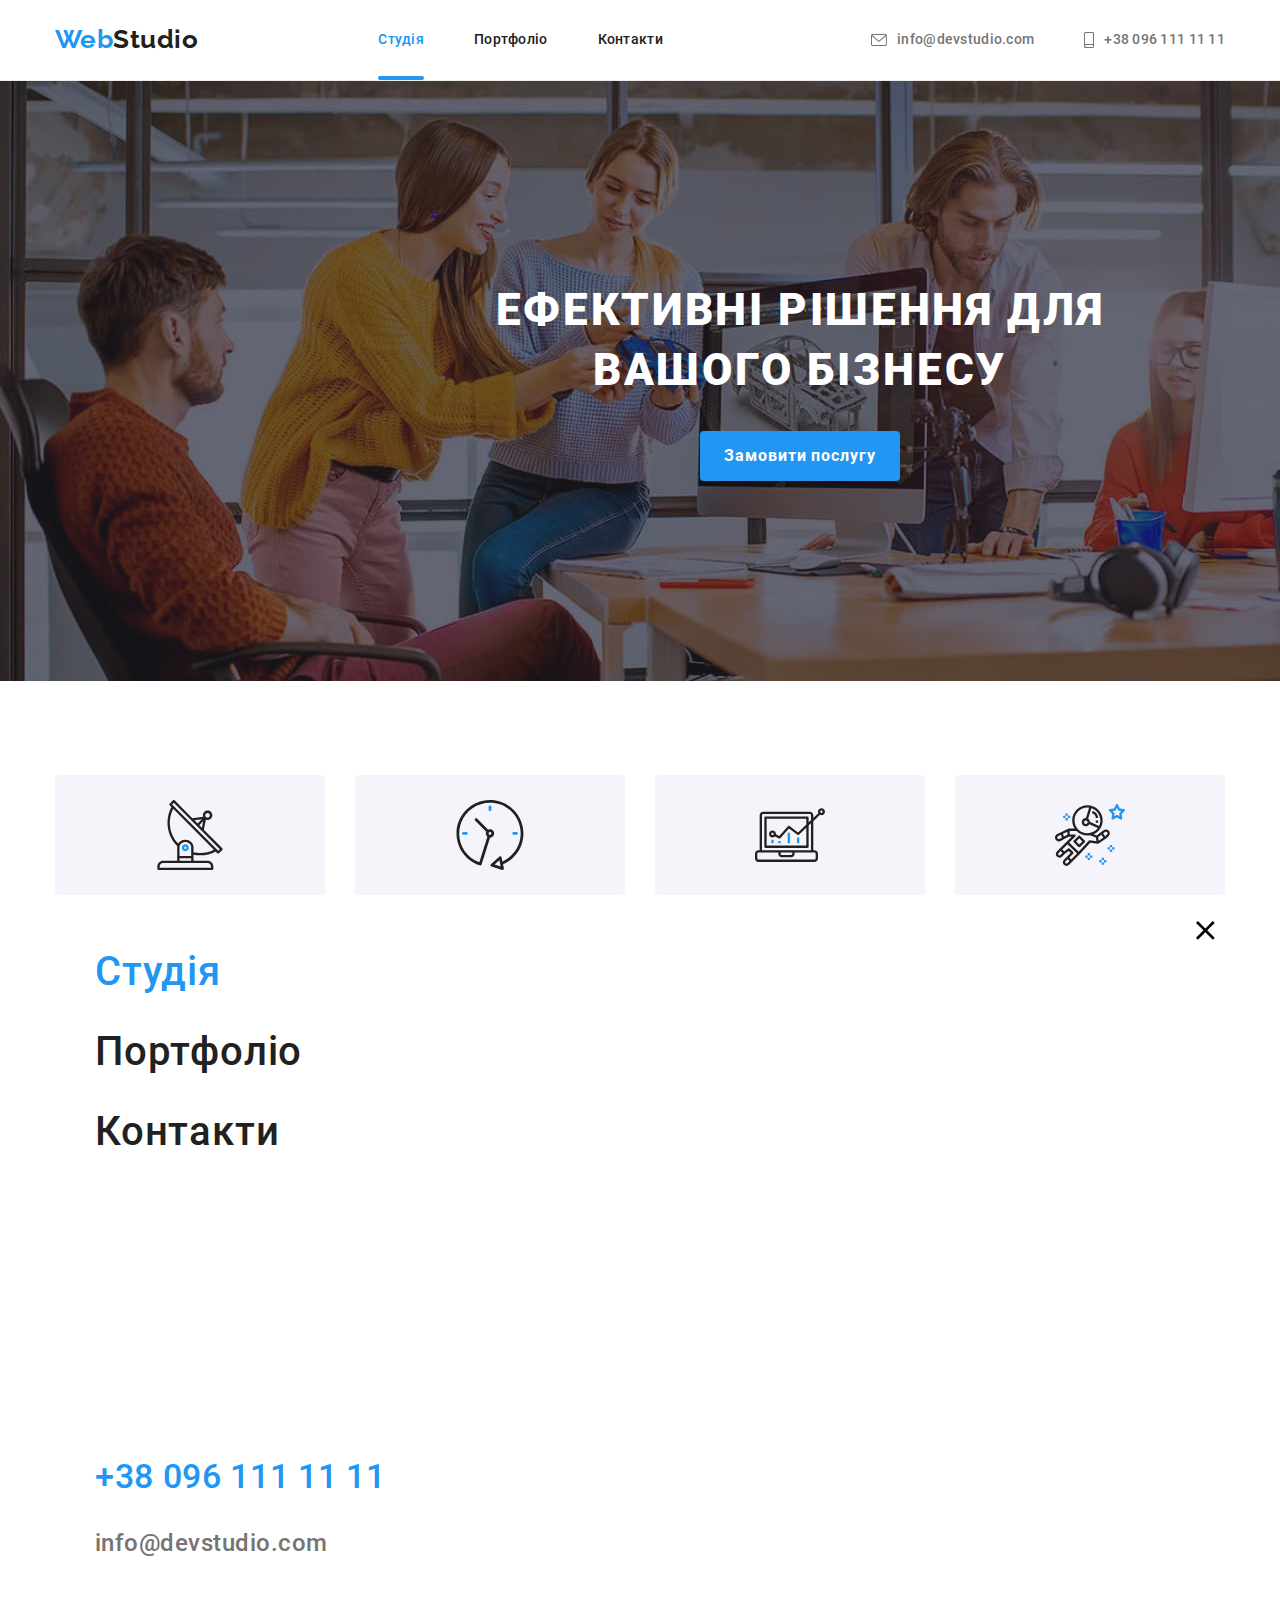
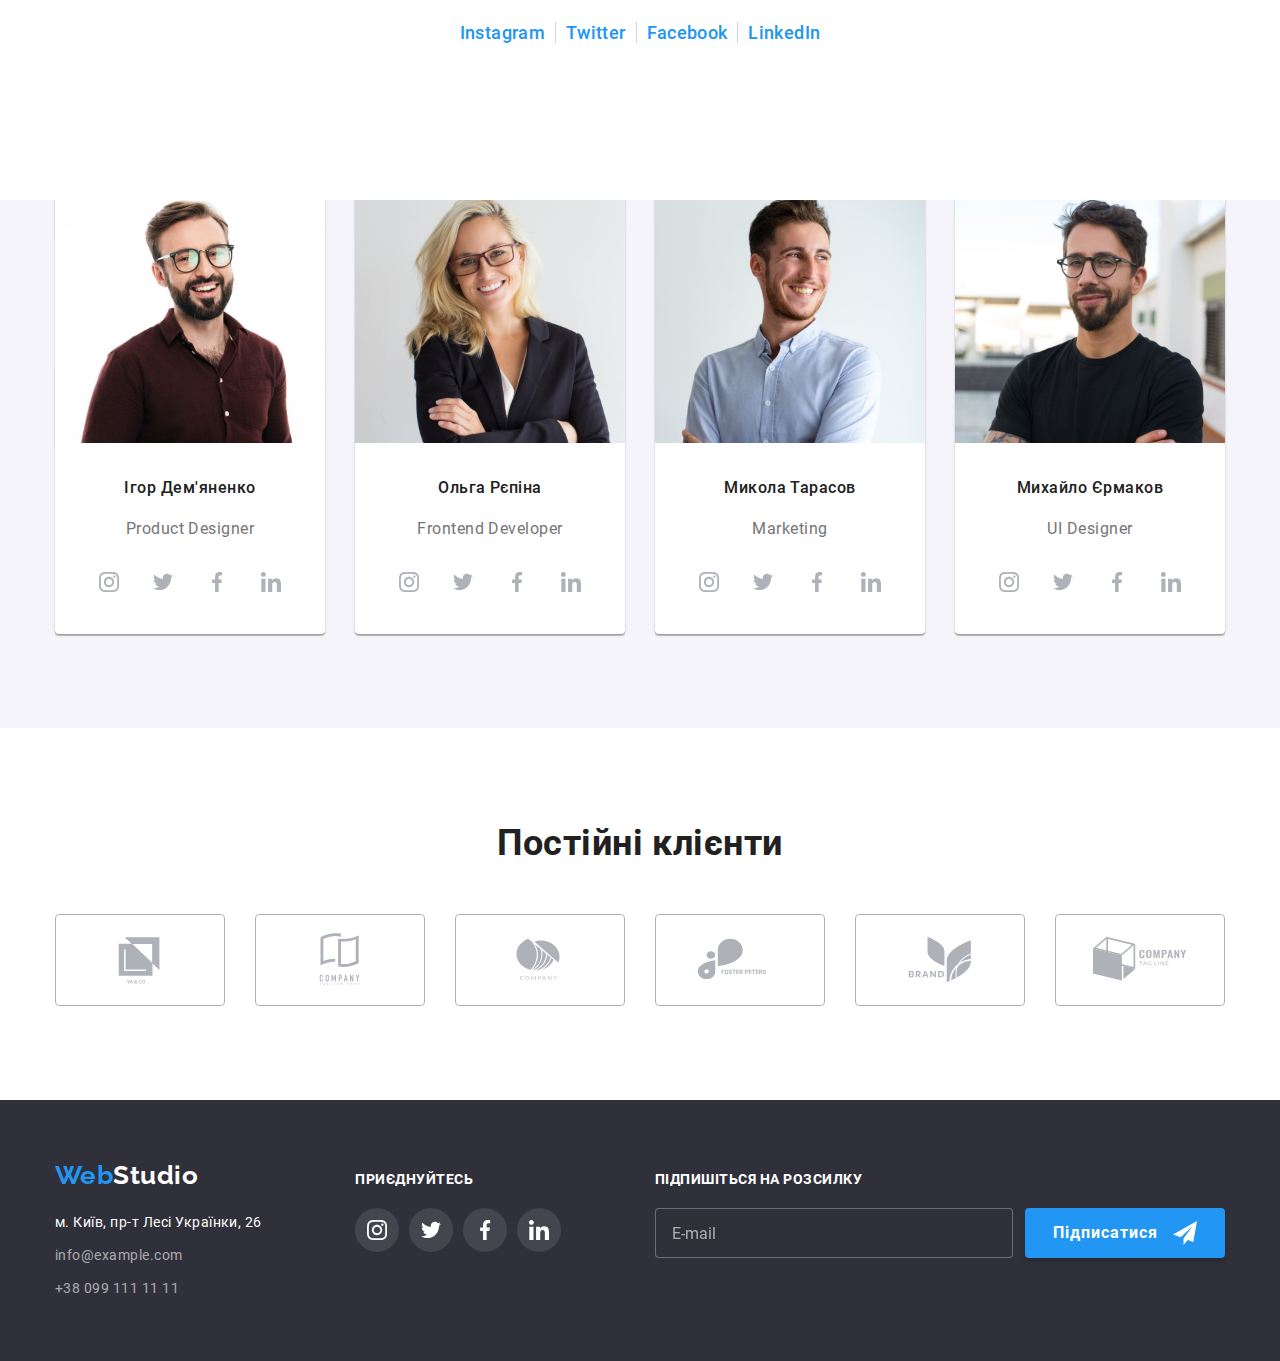
==== commit f130e091: "25_09" ====
--- a/index.html
+++ b/index.html
@@ -29,7 +29,7 @@
                   <use href="./images/icons.svg#icon-burger" aria-label="іконка випадаючого меню"></use>   
                 </svg>
             </button>
-            <ul class="header__site-nav list">
+            <ul class="header__site-nav header__site-nav-tablet list">
                 <li class="header__list-link">
                     <a href="mailo:info@devstudio.com" class="header__link header__list-nav">
                         <svg width="16" height="12">
@@ -38,7 +38,7 @@
                     info@devstudio.com
                     </a>
                 </li>
-                <li class="header__list-link">
+                <li class="header__list-link header__list-link-tablet">
                     <a href="tel:+380961111111" class="header__link header__list-nav">
                         <svg width="10" height="16">
                         <use href="./images/icons.svg#icon-smartphone" aria-label="іконка смартфон"></use>
@@ -145,7 +145,7 @@
             </div>
         </section>
         <!-- Чим займаємося -->
-        <!-- <section class="section activity">
+        <section class="section activity">
             <div class="container">
             <h2 class="section__title">Чим ми займаємося</h2>
             <ul class="list list_do">
@@ -169,9 +169,9 @@
                 </li>
             </ul>
             </div>
-        </section> -->
+        </section>
         <!-- Наша команда -->
-        <!-- <section class="section team">
+        <section class="section team">
             <div class="container">
             <h2 class="section__title">Наша команда</h2>
             <ul class="list list_do">
@@ -325,12 +325,12 @@
                 </li>
             </ul>
             </div>
-        </section> -->
+        </section>
         <!-- Постійні кліенти -->
-        <!-- <section class="section">
+        <section class="section">
             <div class="container">
                 <h2 class="section__title">Постійні клієнти</h2>
-                <ul class="list list_do">
+                <ul class="list section__list-do">
                     <li class="section__client">
                         <a href="#" class="section__client-link">
                             <svg class="section__client-ikon">
@@ -375,10 +375,10 @@
                     </li>
                 </ul>
             </div>
-        </section>
-         -->
+        </section>     
     </main>
-    <!-- <footer class="footer">
+    
+    <footer class="footer">
         <div class="container footer__content">
                 <div>
                     <a href="./index.html" class="logo logo_footer" lang="en">
@@ -400,7 +400,7 @@
                         </ul>                                                    
                     </address>
                 </div>
-                <div>
+                <div class="footer__social">
                 <h2 class="footer__social-net-title">приєднуйтесь</h2>
                 <ul class="social-net social-net_jsfcon list">
                     <li class="social-net__item">
@@ -436,7 +436,7 @@
                 <form class="form-subscription">
                     <p class="form-subscription__text">Підпишіться на розсилку</p>
                     <div class="form-subscription__box">
-                    <label class="label-footer">
+                    <label class="form-subscription__label-footer">
                     <input type="email" name="f-email" class="form-subscription__input" placeholder="E-mail">
                     </label>
                     <button type="submit" class="form-subscription__button">Підписатися
@@ -500,7 +500,7 @@
             </form>
         </div>
     </div>
-<script src="./js/modal.js"></script>     -->
+<script src="./js/modal.js"></script>    
 <script defer src="./js/mobile-menu.js"></script>
 </body>
 </html>--- a/css/main.min.css
+++ b/css/main.min.css
@@ -1 +1 @@
-@font-face{font-family:"Roboto";font-style:normal;font-weight:400;src:url("../fonts/roboto-v30-latin_cyrillic-regular.eot");src:local(""),url("../fonts/roboto-v30-latin_cyrillic-regular.eot?#iefix") format("embedded-opentype"),url("../fonts/roboto-v30-latin_cyrillic-regular.woff2") format("woff2"),url("../fonts/roboto-v30-latin_cyrillic-regular.woff") format("woff"),url("../fonts/roboto-v30-latin_cyrillic-regular.ttf") format("truetype"),url("../fonts/roboto-v30-latin_cyrillic-regular.svg#Roboto") format("svg")}@font-face{font-family:"Roboto";font-style:normal;font-weight:500;src:url("../fonts/roboto-v30-latin_cyrillic-500.eot");src:local(""),url("../fonts/roboto-v30-latin_cyrillic-500.eot?#iefix") format("embedded-opentype"),url("../fonts/roboto-v30-latin_cyrillic-500.woff2") format("woff2"),url("../fonts/roboto-v30-latin_cyrillic-500.woff") format("woff"),url("../fonts/roboto-v30-latin_cyrillic-500.ttf") format("truetype"),url("../fonts/roboto-v30-latin_cyrillic-500.svg#Roboto") format("svg")}@font-face{font-family:"Roboto";font-style:normal;font-weight:700;src:url("../fonts/roboto-v30-latin_cyrillic-700.eot");src:local(""),url("../fonts/roboto-v30-latin_cyrillic-700.eot?#iefix") format("embedded-opentype"),url("../fonts/roboto-v30-latin_cyrillic-700.woff2") format("woff2"),url("../fonts/roboto-v30-latin_cyrillic-700.woff") format("woff"),url("../fonts/roboto-v30-latin_cyrillic-700.ttf") format("truetype"),url("../fonts/roboto-v30-latin_cyrillic-700.svg#Roboto") format("svg")}@font-face{font-family:"Roboto";font-style:normal;font-weight:900;src:url("../fonts/roboto-v30-latin_cyrillic-900.eot");src:local(""),url("../fonts/roboto-v30-latin_cyrillic-900.eot?#iefix") format("embedded-opentype"),url("../fonts/roboto-v30-latin_cyrillic-900.woff2") format("woff2"),url("../fonts/roboto-v30-latin_cyrillic-900.woff") format("woff"),url("../fonts/roboto-v30-latin_cyrillic-900.ttf") format("truetype"),url("../fonts/roboto-v30-latin_cyrillic-900.svg#Roboto") format("svg")}@font-face{font-family:"Raleway";font-style:normal;font-weight:700;src:url("../fonts/raleway-v28-latin_cyrillic-700.eot");src:local(""),url("../fonts/raleway-v28-latin_cyrillic-700.eot?#iefix") format("embedded-opentype"),url("../fonts/raleway-v28-latin_cyrillic-700.woff2") format("woff2"),url("../fonts/raleway-v28-latin_cyrillic-700.woff") format("woff"),url("../fonts/raleway-v28-latin_cyrillic-700.ttf") format("truetype"),url("../fonts/raleway-v28-latin_cyrillic-700.svg#Raleway") format("svg")}/*! modern-normalize v1.1.0 | MIT License | https://github.com/sindresorhus/modern-normalize */*,::before,::after{box-sizing:border-box}html{-moz-tab-size:4;tab-size:4}html{line-height:1.15;-webkit-text-size-adjust:100%}body{margin:0}body{font-family:system-ui,-apple-system,"Segoe UI",Roboto,Helvetica,Arial,sans-serif,"Apple Color Emoji","Segoe UI Emoji"}hr{height:0;color:inherit}abbr[title]{text-decoration:underline dotted}b,strong{font-weight:bolder}code,kbd,samp,pre{font-family:ui-monospace,SFMono-Regular,Consolas,"Liberation Mono",Menlo,monospace;font-size:1em}small{font-size:80%}sub,sup{font-size:75%;line-height:0;position:relative;vertical-align:baseline}sub{bottom:-0.25em}sup{top:-0.5em}table{text-indent:0;border-color:inherit}button,input,optgroup,select,textarea{font-family:inherit;font-size:100%;line-height:1.15;margin:0}button,select{text-transform:none}button,[type=button],[type=reset],[type=submit]{-webkit-appearance:button}::-moz-focus-inner{border-style:none;padding:0}:-moz-focusring{outline:1px dotted ButtonText}:-moz-ui-invalid{box-shadow:none}legend{padding:0}progress{vertical-align:baseline}::-webkit-inner-spin-button,::-webkit-outer-spin-button{height:auto}[type=search]{-webkit-appearance:textfield;outline-offset:-2px}::-webkit-search-decoration{-webkit-appearance:none}::-webkit-file-upload-button{-webkit-appearance:button;font:inherit}summary{display:list-item}:root{--basic-text-color:#757575;--title-text-color:#212121;--secondary-text-color:#FFFFFF;--accent-color:#2196F3;--primary-bg-color:#FFFFFF;--basic-background-color:#F5F5F5;--secondary-background-color:#F5F4FA;--accent-background-color:#2F303A;--active-bg-color:#188CEB;--basic-border-color: #AFB1B8}body{font-family:"Roboto",sans-serif;letter-spacing:.03em;color:var(--basic-text-color);background:var(--primary-bg-color)}h1,h2,h3,p,ul{margin-top:0;margin-bottom:0}ul{padding:0}img{display:block;max-width:100%;height:auto}.container{padding-right:15px;padding-left:15px;margin-right:auto;margin-left:auto}@media screen and (min-width: 480px){.container{width:480px}}@media screen and (min-width: 768px){.container{width:768px}}@media screen and (min-width: 1200px){.container{width:1200px}}.section{padding-top:60px;padding-bottom:60px}@media screen and (min-width: 1200px){.section{padding-top:94px;padding-bottom:94px}}.section__title{margin-bottom:50px;font-weight:700;font-size:36px;line-height:1.17;text-align:center;color:var(--title-text-color)}.list{list-style:none}@media screen and (min-width: 768px)and (max-width: 1199px){.list_do{display:flex;flex-wrap:wrap;justify-content:space-between;gap:30px}}@media screen and (min-width: 1200px){.list_do{display:flex;justify-content:space-between}}.visually-hidden{position:absolute;white-space:nowrap;width:1px;height:1px;overflow:hidden;border:0;padding:0;clip:rect(0 0 0 0);clip-path:inset(50%);margin:-1px}.logo{display:inline-block;font-family:"Raleway",sans-serif;font-weight:700;font-size:24px;line-height:1.16;text-decoration:none}@media screen and (min-width: 1200px){.logo{font-size:26px;line-height:1.2}}.logo_header{padding-top:16px;padding-bottom:16px;color:var(--title-text-color)}@media screen and (min-width: 1200px){.logo_header{padding-top:24px;padding-bottom:25px;margin-right:93px}}.logo_footer{margin-bottom:20px}.logo__span{color:var(--accent-color)}.header{border-bottom:1px solid #ececec}.container__header{display:flex;justify-content:space-between;align-items:center}.header__site-nav{display:none;align-items:center}.header__site-nav .header__list-link{position:relative}.header__site-nav .header__list-link:not(:last-child){margin-right:50px}.header__site-nav .header__link{display:inline-block;padding-top:32px;padding-bottom:32px;font-weight:500;font-size:14px;line-height:1.14;letter-spacing:.02em;color:var(--title-text-color);text-decoration:none;transition:color 250ms cubic-bezier(0.4, 0, 0.2, 1)}.header__site-nav .header__link:hover,.header__site-nav .header__link:focus{color:var(--accent-color)}.header__site-nav .header__list-nav{display:flex;align-items:center;gap:10px;color:var(--basic-text-color);fill:currentColor}.header__site-nav .header__link_current{color:var(--accent-color)}.header__site-nav .header__link_current::after{display:inline-block;position:absolute;left:0;bottom:0;content:"";width:100%;height:4px;background-color:var(--accent-color);border-radius:2px}.mobile-menu-btn{border:none;padding:0;line-height:0;background-color:var(--basic-background-color)}.mobile-menu-btn__icon{width:24px;height:16px}.mobile-menu{position:fixed;z-index:100;top:0;left:0;width:100%;height:100%;background-color:var(--primary-bg-color);transform:translateY(100%);transition:transform 250ms ease-in-out}.mobile-menu.is-open{transform:translateY(0)}.mobile-menu__container{position:relative}.mobile-menu__close-btn{position:absolute;display:flex;justify-content:center;align-items:center;width:40px;height:40px;top:10px;right:15px;padding:0;border:0;line-height:0;background-color:rgba(0,0,0,0);transition:fill 250ms cubic-bezier(0.4, 0, 0.2, 1)}.mobile-menu__close-btn:hover,.mobile-menu__close-btn:focus{fill:var(--accent-color)}.mobile-menu__close-btn-icon{width:40px;height:40px}.mobile-menu__list{padding-top:48px;padding-left:40px;margin-bottom:300px}.mobile-menu__list-contact{padding-left:40px;margin-bottom:64px}.mobile-menu__item-link:not(:last-child){margin-bottom:32px}.mobile-menu__link{text-decoration:none;font-weight:500;font-size:40px;line-height:1.2;letter-spacing:.02em;color:var(--title-text-color)}.mobile-menu__link:hover,.mobile-menu__link:focus{color:var(--accent-color)}.mobile-menu__link_current{color:var(--accent-color)}.mobile-menu__link_tel{font-size:34px;color:var(--accent-color)}.mobile-menu__link_mail{font-size:24px;color:var(--basic-text-color)}.mobile-menu__link_social{font-size:18px;color:var(--accent-color)}.mobile-menu__list-social{display:flex;justify-content:center;align-items:center}.mobile-menu__social-item{padding-left:10px;padding-right:10px}.mobile-menu__social-item:not(:last-child){border-right:1px solid rgba(33,33,33,.2)}.hero{width:480px;height:400px;padding-top:118px;padding-bottom:118px;background-color:var(--accent-background-color);background-image:linear-gradient(to left, rgba(47, 48, 58, 0.4), rgba(47, 48, 58, 0.4)),url("../images/hero480.jpg");background-size:480px 400px;background-position:center;background-repeat:no-repeat}@media screen and (min-device-pixel-ratio: 2)and (max-width: 767px),screen and (min-resolution: 192dpi)and (max-width: 767px),screen and (min-resolution: 2dppx)and (max-width: 767px){.hero{background-image:linear-gradient(to left, rgba(47, 48, 58, 0.4), rgba(47, 48, 58, 0.4)),url("../images/hero480@2x.jpg")}}@media screen and (min-width: 768px){.hero{width:768px;background-image:linear-gradient(to left, rgba(47, 48, 58, 0.4), rgba(47, 48, 58, 0.4)),url("../images/hero768.jpg");background-size:768px 400px}}@media screen and (min-device-pixel-ratio: 2)and (min-width: 768px),screen and (min-resolution: 192dpi)and (min-width: 768px),screen and (min-resolution: 2dppx)and (min-width: 768px){.hero{background-image:linear-gradient(to left, rgba(47, 48, 58, 0.4), rgba(47, 48, 58, 0.4)),url("../images/hero768@2x.jpg")}}@media screen and (min-width: 1200px){.hero{width:1600px;height:600px;padding-top:200px;padding-bottom:280px;margin:0 auto;background-image:linear-gradient(to left, rgba(47, 48, 58, 0.4), rgba(47, 48, 58, 0.4)),url("../images/hero1200.jpg");background-size:1600px 600px}}@media screen and (min-device-pixel-ratio: 2)and (min-width: 1200px),screen and (min-resolution: 192dpi)and (min-width: 1200px),screen and (min-resolution: 2dppx)and (min-width: 1200px){.hero{background-image:linear-gradient(to left, rgba(47, 48, 58, 0.4), rgba(47, 48, 58, 0.4)),url("../images/hero1200@2x.jpg")}}.hero__title{margin-bottom:30px;font-weight:900;font-size:26px;line-height:1.62;text-align:center;letter-spacing:.06em;text-transform:uppercase;color:var(--secondary-text-color)}@media screen and (min-width: 1200px){.hero__title{width:696px;margin-right:auto;margin-left:auto;font-size:44px;line-height:1.36}}.button{display:flex;justify-content:center;align-items:center;width:200px;height:50px;margin-right:auto;margin-left:auto;border:0;cursor:pointer;font-family:inherit;font-weight:700;font-size:16px;line-height:1.9;text-align:center;letter-spacing:.06em;color:var(--secondary-text-color);background-color:var(--accent-color);box-shadow:0px 4px 4px rgba(0,0,0,.15);border-radius:4px;transition:background-color 250ms cubic-bezier(0.4, 0, 0.2, 1)}.button:hover,.button:focus{background-color:var(--active-bg-color)}.section__feature{width:450px}@media screen and (min-width: 768px){.section__feature{width:354px}}@media screen and (min-width: 1200px){.section__feature{width:270px}}.section__feature:not(:last-child){margin-bottom:30px}@media screen and (min-width: 1200px){.section__feature:not(:last-child){margin-right:30px;margin-bottom:0}}.section__featuare-icon{display:flex;justify-content:center;align-items:center;width:100%;height:120px;margin-bottom:30px;border-radius:4px;background:var(--secondary-background-color)}.section__fetuare-list-icon{display:block;margin-left:auto;margin-right:auto}.section__fetuare-list-title{margin-bottom:10px;font-weight:700;font-size:14px;line-height:1.14;text-align:center;text-transform:uppercase;color:var(--title-text-color)}@media screen and (min-width: 768px){.section__fetuare-list-title{text-align:start}}.section__fetuare-list-text{font-size:14px;line-height:1.71}.activity{padding-top:0}.activity__photo{position:relative}.activity__photo:not(:last-child){margin-right:30px;max-width:370px}.activity__box{position:absolute;left:0;bottom:0;width:100%;height:70px;background:rgba(47,48,58,.8)}.activity__text{padding:27px 0;font-weight:700;font-size:14px;line-height:1.14;text-align:center;text-transform:uppercase;color:var(--primary-bg-color)}.team{background:var(--secondary-background-color)}.team__list{background:var(--primary-bg-color);box-shadow:0px 1px 3px rgba(0,0,0,.12),0px 1px 1px rgba(0,0,0,.14),0px 2px 1px rgba(0,0,0,.2);border-radius:0px 0px 4px 4px}.team__list:not(:last-child){margin-right:30px;max-width:270px}.team__list-box{padding:30px}.team__list-title{margin-bottom:10px;font-weight:500;font-size:16px;line-height:1.9;text-align:center;color:var(--title-text-color)}.team__list-text{font-size:16px;line-height:1.9;text-align:center}.social-net{display:flex;justify-content:center;align-items:center;gap:10px}.social-net_mgn{margin-top:16px}.social-net__item{width:44px;height:44px}.social-net__link{display:flex;width:100%;height:100%;color:var(--basic-border-color);background-color:var(--secondary-text-color);border-radius:50%;fill:currentColor;transition:color 250ms cubic-bezier(0.4, 0, 0.2, 1),background-color 250ms cubic-bezier(0.4, 0, 0.2, 1)}.social-net__link:hover,.social-net__link:focus{color:var(--primary-bg-color);background-color:var(--accent-color)}.section__client{width:170px;height:92px}.section__client:not(:last-child){margin-right:30px}.section__client-link{display:flex;align-items:center;justify-content:center;width:100%;height:100%;border:1px solid var(--basic-border-color);border-radius:4px;color:var(--basic-border-color);fill:currentColor;transition:color 250ms cubic-bezier(0.4, 0, 0.2, 1),border-color 250ms cubic-bezier(0.4, 0, 0.2, 1)}.section__client-link:hover,.section__client-link:focus{color:var(--accent-color);border-color:var(--accent-color)}.section__client-ikon{width:106px;height:60px}.footer{padding-top:60px;padding-bottom:60px;background-color:var(--accent-background-color)}.footer__content{display:flex;align-items:baseline;justify-content:space-between}.footer__list-link:not(:last-child){margin-bottom:9px}.footer__link{display:inline-block;font-style:normal;font-size:14px;line-height:1.71;color:rgba(255,255,255,.6);text-decoration:none;transition:color 1250ms cubic-bezier(0.4, 0, 0.2, 1)}.footer__logo-text,.footer__address{color:var(--secondary-text-color)}.footer__link_active:hover,.footer__link_active:focus{color:var(--accent-color)}.footer__social-net-title{margin-bottom:20px;font-weight:700;font-size:14px;line-height:1.14;text-transform:uppercase;color:var(--primary-bg-color)}.social-net_jsfcon{justify-content:flex-start}.footer__social-link{display:flex;width:100%;height:100%;color:var(--basic-border-color);background-color:rgba(255,255,255,.1);border-radius:50%;transition:background-color 250ms cubic-bezier(0.4, 0, 0.2, 1)}.footer__social-link:hover,.footer__social-link:focus{background-color:var(--accent-color)}.footer__social-icon{fill:var(--secondary-text-color)}.form-subscription{height:86px}.form-subscription__text{margin-bottom:20px;font-weight:700;font-size:14px;line-height:1.14;text-transform:uppercase;color:var(--primary-bg-color)}.form-subscription__box{display:flex;justify-content:right;align-items:center}.form-subscription__input{width:358px;height:50px;margin-right:12px;padding-left:16px;border:1px solid rgba(255,255,255,.3);background-color:var(--accent-background-color);border-radius:4px}.form-subscription__input::placeholder{font-size:16px;line-height:1.25;color:rgba(255,255,255,.6);filter:drop-shadow(0px 4px 4px rgba(0, 0, 0, 0.15))}.form-subscription__button{position:relative;width:200px;height:50px;padding:10px 28px;border:0;font-weight:700;font-size:16px;line-height:1.88;text-align:start;letter-spacing:.06em;color:var(--secondary-text-color);background-color:var(--accent-color);box-shadow:0px 4px 4px rgba(0,0,0,.15);border-radius:4px;transition:background-color 250ms cubic-bezier(0.4, 0, 0.2, 1)}.form-subscription__button:hover,.form-subscription__button:focus{background-color:var(--active-bg-color)}.form-subscription__icon{position:absolute;top:50%;right:28px;transform:translateY(-50%);width:24px;height:24px}.backdrop{position:fixed;top:0;left:0;background-color:rgba(0,0,0,.2);width:100%;height:100%;z-index:100;opacity:1;visibility:visible;pointer-events:auto;transition:opacity 250ms cubic-bezier(0.4, 0, 0.2, 1),visibility 250ms ease-in-out}.backdrop.is-hidden{opacity:0;visibility:hidden;pointer-events:none}.backdrop.is-hidden .modal{transform:translate(-50%, -50%) scale(0.9)}.modal{position:absolute;top:50%;left:50%;transform:translate(-50%, -50%) scale(1);width:528px;height:581px;background:var(--primary-bg-color);box-shadow:0px 1px 3px rgba(0,0,0,.12),0px 1px 1px rgba(0,0,0,.14),0px 2px 1px rgba(0,0,0,.2);border-radius:4px;transition:transform 250ms cubic-bezier(0.4, 0, 0.2, 1)}.modal__button-close{position:absolute;display:flex;justify-content:center;align-items:center;width:30px;height:30px;top:8px;right:8px;border:1px solid rgba(0,0,0,.1);border-radius:50%;background:var(--primary-bg-color);transition:fill 250ms cubic-bezier(0.4, 0, 0.2, 1)}.modal__button-close:hover,.modal__button-close:focus{fill:var(--accent-color)}.modal__icon-close{width:18px;height:18px}.modal__title{display:block;margin:40px 40px 12px 40px;font-weight:700;font-size:20px;line-height:1.15;text-align:center;color:var(--title-text-color)}.form-modal{padding:0 40px}.form-modal__label{display:block;margin-bottom:10px;font-size:12px;line-height:1.16;letter-spacing:.01em}.form-modal__text-label{display:block;margin-bottom:4px}.form-modal__box{position:relative}.form-modal__input{display:block;resize:none;width:448px;height:40px;padding-left:42px;outline:none;border:1px solid rgba(33,33,33,.2);border-radius:4px;transition:border-color 250ms cubic-bezier(0.4, 0, 0.2, 1)}.form-modal__input:focus,.form-modal__input:hover{border-color:var(--accent-color)}.form-modal__icon-input{position:absolute;width:18px;height:18px;top:50%;left:10px;transform:translateY(-50%);fill:var(--title-text-color);transition:fill 250ms cubic-bezier(0.4, 0, 0.2, 1)}.form-modal__input:focus+.form-modal__icon-input,.form-modal__input:hover+.form-modal__icon-input{fill:var(--active-bg-color)}.form-modal__textarea{display:block;width:448px;height:120px;padding:12px 16px;outline:none;border:1px solid rgba(33,33,33,.2);border-radius:4px;resize:none;transition:border-color 250ms cubic-bezier(0.4, 0, 0.2, 1)}.form-modal__textarea:focus,.form-modal__textarea:hover{border-color:var(--accent-color)}.form-modal__textarea::placeholder{color:rgba(117,117,117,.5)}.form-modal__label-check{display:flex;align-items:center;margin-top:20px;margin-bottom:30px;padding-left:12px;font-size:14px;line-height:1.71;color:var(--basic-text-color)}.form-modal__link-check{color:var(--accent-color)}.form-modal__icon-checkbox{width:16px;height:15px;border:1px solid #000;border-radius:2px;margin-right:7px}.form-modal__check:focus+.form-modal__icon-checkbox{box-shadow:0 0 0 2px var(--accent-color)}.form-modal__check:checked+.form-modal__icon-checkbox{background-color:var(--accent-color);border:none}.form-modal__check:not(focus)+.form-modal__icon-checkbox{box-shadow:none}.form-modal__check{position:absolute;appearance:none}.form-modal__button{margin:auto;padding:0;width:200px}.form-modal__button:hover,.form-modal__button:focus{background-color:var(--active-bg-color)}.filter{display:flex;justify-content:center;align-items:center;margin-bottom:50px}.filter__item:not(:last-child){margin-right:8px}.filter__button{padding-top:6px;padding-right:22px;padding-bottom:6px;padding-left:22px;border:1px solid rgba(0,0,0,0);border-radius:4px;font-family:inherit;font-weight:500;font-size:16px;line-height:1.62;text-align:center;color:var(--title-text-color);background-color:var(--secondary-background-color);cursor:pointer;box-shadow:none;transition:color 250ms cubic-bezier(0.4, 0, 0.2, 1),background-color 250ms cubic-bezier(0.4, 0, 0.2, 1),box-shadow 250ms cubic-bezier(0.4, 0, 0.2, 1)}.filter__button:hover,.filter__button:focus{color:var(--secondary-text-color);background:var(--accent-color);box-shadow:0px 3px 1px rgba(0,0,0,.1),0px 1px 2px rgba(0,0,0,.08),0px 2px 2px rgba(0,0,0,.12);border-radius:4px}.filter__button.primary{color:var(--secondary-text-color);background:var(--accent-color)}.case-cards{display:flex;flex-wrap:wrap;justify-content:space-between;gap:30px}.case-cards__card{max-width:370px;flex-basis:calc((100% - 60px)/3)}.cardlink{display:inline-block;text-decoration:none;color:inherit;box-shadow:none;transition:box-shadow 250ms cubic-bezier(0.4, 0, 0.2, 1)}.cardlink:hover,.cardlink:focus{box-shadow:0px 1px 1px rgba(0,0,0,.12),0px 4px 4px rgba(0,0,0,.06),1px 4px 6px rgba(0,0,0,.16)}.cardlink__box{position:relative;overflow:hidden}.cardlink__overlay{position:absolute;top:0;left:0;width:100%;height:100%;padding:63px 24px;font-size:18px;line-height:1.56;color:var(--secondary-text-color);background:rgba(33,150,243,.9);transform:translateY(100%);transition:transform 250ms cubic-bezier(0.4, 0, 0.2, 1);margin-top:1px}.cardlink:hover .cardlink__overlay,.cardlink:focus .cardlink__overlay{transform:translateY(0)}.cardlink__descrpn{padding-right:24px;padding-left:24px;padding-top:20px;padding-bottom:20px;border:1px solid #eee;border-top:0;background:var(--primary-bg-color)}.cardlink__title{margin-bottom:4px;font-weight:700;font-size:18px;line-height:2;letter-spacing:.06em;color:var(--title-text-color)}.cardlink__text{font-size:16px;line-height:1.88}/*# sourceMappingURL=main.min.css.map */+@font-face{font-family:"Roboto";font-style:normal;font-weight:400;src:url("../fonts/roboto-v30-latin_cyrillic-regular.eot");src:local(""),url("../fonts/roboto-v30-latin_cyrillic-regular.eot?#iefix") format("embedded-opentype"),url("../fonts/roboto-v30-latin_cyrillic-regular.woff2") format("woff2"),url("../fonts/roboto-v30-latin_cyrillic-regular.woff") format("woff"),url("../fonts/roboto-v30-latin_cyrillic-regular.ttf") format("truetype"),url("../fonts/roboto-v30-latin_cyrillic-regular.svg#Roboto") format("svg")}@font-face{font-family:"Roboto";font-style:normal;font-weight:500;src:url("../fonts/roboto-v30-latin_cyrillic-500.eot");src:local(""),url("../fonts/roboto-v30-latin_cyrillic-500.eot?#iefix") format("embedded-opentype"),url("../fonts/roboto-v30-latin_cyrillic-500.woff2") format("woff2"),url("../fonts/roboto-v30-latin_cyrillic-500.woff") format("woff"),url("../fonts/roboto-v30-latin_cyrillic-500.ttf") format("truetype"),url("../fonts/roboto-v30-latin_cyrillic-500.svg#Roboto") format("svg")}@font-face{font-family:"Roboto";font-style:normal;font-weight:700;src:url("../fonts/roboto-v30-latin_cyrillic-700.eot");src:local(""),url("../fonts/roboto-v30-latin_cyrillic-700.eot?#iefix") format("embedded-opentype"),url("../fonts/roboto-v30-latin_cyrillic-700.woff2") format("woff2"),url("../fonts/roboto-v30-latin_cyrillic-700.woff") format("woff"),url("../fonts/roboto-v30-latin_cyrillic-700.ttf") format("truetype"),url("../fonts/roboto-v30-latin_cyrillic-700.svg#Roboto") format("svg")}@font-face{font-family:"Roboto";font-style:normal;font-weight:900;src:url("../fonts/roboto-v30-latin_cyrillic-900.eot");src:local(""),url("../fonts/roboto-v30-latin_cyrillic-900.eot?#iefix") format("embedded-opentype"),url("../fonts/roboto-v30-latin_cyrillic-900.woff2") format("woff2"),url("../fonts/roboto-v30-latin_cyrillic-900.woff") format("woff"),url("../fonts/roboto-v30-latin_cyrillic-900.ttf") format("truetype"),url("../fonts/roboto-v30-latin_cyrillic-900.svg#Roboto") format("svg")}@font-face{font-family:"Raleway";font-style:normal;font-weight:700;src:url("../fonts/raleway-v28-latin_cyrillic-700.eot");src:local(""),url("../fonts/raleway-v28-latin_cyrillic-700.eot?#iefix") format("embedded-opentype"),url("../fonts/raleway-v28-latin_cyrillic-700.woff2") format("woff2"),url("../fonts/raleway-v28-latin_cyrillic-700.woff") format("woff"),url("../fonts/raleway-v28-latin_cyrillic-700.ttf") format("truetype"),url("../fonts/raleway-v28-latin_cyrillic-700.svg#Raleway") format("svg")}/*! modern-normalize v1.1.0 | MIT License | https://github.com/sindresorhus/modern-normalize */*,::before,::after{box-sizing:border-box}html{-moz-tab-size:4;tab-size:4}html{line-height:1.15;-webkit-text-size-adjust:100%}body{margin:0}body{font-family:system-ui,-apple-system,"Segoe UI",Roboto,Helvetica,Arial,sans-serif,"Apple Color Emoji","Segoe UI Emoji"}hr{height:0;color:inherit}abbr[title]{text-decoration:underline dotted}b,strong{font-weight:bolder}code,kbd,samp,pre{font-family:ui-monospace,SFMono-Regular,Consolas,"Liberation Mono",Menlo,monospace;font-size:1em}small{font-size:80%}sub,sup{font-size:75%;line-height:0;position:relative;vertical-align:baseline}sub{bottom:-0.25em}sup{top:-0.5em}table{text-indent:0;border-color:inherit}button,input,optgroup,select,textarea{font-family:inherit;font-size:100%;line-height:1.15;margin:0}button,select{text-transform:none}button,[type=button],[type=reset],[type=submit]{-webkit-appearance:button}::-moz-focus-inner{border-style:none;padding:0}:-moz-focusring{outline:1px dotted ButtonText}:-moz-ui-invalid{box-shadow:none}legend{padding:0}progress{vertical-align:baseline}::-webkit-inner-spin-button,::-webkit-outer-spin-button{height:auto}[type=search]{-webkit-appearance:textfield;outline-offset:-2px}::-webkit-search-decoration{-webkit-appearance:none}::-webkit-file-upload-button{-webkit-appearance:button;font:inherit}summary{display:list-item}:root{--basic-text-color:#757575;--title-text-color:#212121;--secondary-text-color:#FFFFFF;--accent-color:#2196F3;--primary-bg-color:#FFFFFF;--basic-background-color:#F5F5F5;--secondary-background-color:#F5F4FA;--accent-background-color:#2F303A;--active-bg-color:#188CEB;--basic-border-color: #AFB1B8}body{font-family:"Roboto",sans-serif;letter-spacing:.03em;color:var(--basic-text-color);background:var(--primary-bg-color)}h1,h2,h3,p,ul{margin-top:0;margin-bottom:0}ul{padding:0}img{display:block;width:100%;height:auto}.container{padding-right:15px;padding-left:15px;margin-right:auto;margin-left:auto}@media screen and (min-width: 480px){.container{width:480px}}@media screen and (min-width: 768px){.container{width:768px}}@media screen and (min-width: 1200px){.container{width:1200px}}.section{padding-top:60px;padding-bottom:60px}@media screen and (min-width: 1200px){.section{padding-top:94px;padding-bottom:94px}}.section__title{margin-bottom:50px;font-weight:700;font-size:28px;line-height:1.17;text-align:center;color:var(--title-text-color)}@media screen and (min-width: 1200px){.section__title{font-size:36px}}.list{list-style:none}@media screen and (min-width: 768px)and (max-width: 1199px){.list_do{display:flex;flex-wrap:wrap;justify-content:space-between;gap:30px}}@media screen and (min-width: 1200px){.list_do{display:flex;justify-content:space-between}}.visually-hidden{position:absolute;white-space:nowrap;width:1px;height:1px;overflow:hidden;border:0;padding:0;clip:rect(0 0 0 0);clip-path:inset(50%);margin:-1px}.logo{display:inline-block;font-family:"Raleway",sans-serif;font-weight:700;font-size:24px;line-height:1.16;text-decoration:none}@media screen and (min-width: 1200px){.logo{font-size:26px;line-height:1.2}}.logo_header{padding-top:16px;padding-bottom:16px;color:var(--title-text-color)}@media screen and (min-width: 1200px){.logo_header{padding-top:24px;padding-bottom:25px;margin-right:93px}}.logo_footer{margin-bottom:20px}.logo__span{color:var(--accent-color)}.header{border-bottom:1px solid #ececec}.container__header{display:flex;justify-content:space-between;align-items:center}@media screen and (min-width: 768px){.header__page-nav{display:flex;justify-content:space-between;align-items:center;gap:87px}}.header__site-nav{display:none;align-items:center}@media screen and (min-width: 768px){.header__site-nav{display:flex}}.header__site-nav .header__list-link{position:relative;margin-right:0}@media screen and (min-width: 1200px){.header__site-nav .header__list-link:not(:last-child){margin-right:50px}}.header__site-nav .header__link{display:inline-block;padding-top:32px;padding-bottom:32px;font-weight:500;font-size:12px;line-height:1.16;letter-spacing:.02em;color:var(--title-text-color);text-decoration:none;transition:color 250ms cubic-bezier(0.4, 0, 0.2, 1)}.header__site-nav .header__link:hover,.header__site-nav .header__link:focus{color:var(--accent-color)}@media screen and (min-width: 1200px){.header__site-nav .header__link{font-size:14px;line-height:1.14}}.header__site-nav .header__list-nav{display:flex;align-items:center;gap:10px;color:var(--basic-text-color);fill:currentColor}@media screen and (max-width: 1199px){.header__site-nav .header__list-nav{padding-top:10px;padding-bottom:10px}}.header__site-nav .header__link_current{color:var(--accent-color)}.header__site-nav .header__link_current::after{display:inline-block;position:absolute;left:0;bottom:0;content:"";width:100%;height:4px;background-color:var(--accent-color);border-radius:2px}@media screen and (min-width: 768px)and (max-width: 1199px){.header__site-nav-tablet{display:block}}.mobile-menu-btn{border:none;padding:0;line-height:0;background-color:var(--basic-background-color)}@media screen and (min-width: 768px){.mobile-menu-btn{display:none}}.mobile-menu-btn__icon{width:24px;height:16px}.mobile-menu{position:fixed;z-index:100;top:0;left:0;width:100%;height:100%;background-color:var(--primary-bg-color);transform:translateY(100%);transition:transform 250ms ease-in-out}.mobile-menu.is-open{transform:translateY(0)}.mobile-menu__container{position:relative}.mobile-menu__close-btn{position:absolute;display:flex;justify-content:center;align-items:center;width:40px;height:40px;top:10px;right:15px;padding:0;border:0;line-height:0;background-color:rgba(0,0,0,0);transition:fill 250ms cubic-bezier(0.4, 0, 0.2, 1)}.mobile-menu__close-btn:hover,.mobile-menu__close-btn:focus{fill:var(--accent-color)}.mobile-menu__close-btn-icon{width:40px;height:40px}.mobile-menu__list{padding-top:48px;padding-left:40px;margin-bottom:300px}.mobile-menu__list-contact{padding-left:40px;margin-bottom:64px}.mobile-menu__item-link:not(:last-child){margin-bottom:32px}.mobile-menu__link{text-decoration:none;font-weight:500;font-size:40px;line-height:1.2;letter-spacing:.02em;color:var(--title-text-color)}.mobile-menu__link:hover,.mobile-menu__link:focus{color:var(--accent-color)}.mobile-menu__link_current{color:var(--accent-color)}.mobile-menu__link_tel{font-size:34px;color:var(--accent-color)}.mobile-menu__link_mail{font-size:24px;color:var(--basic-text-color)}.mobile-menu__link_social{font-size:18px;color:var(--accent-color)}.mobile-menu__list-social{display:flex;justify-content:center;align-items:center}.mobile-menu__social-item{padding-left:10px;padding-right:10px}.mobile-menu__social-item:not(:last-child){border-right:1px solid rgba(33,33,33,.2)}.hero{width:480px;height:400px;padding-top:118px;padding-bottom:118px;background-color:var(--accent-background-color);background-image:linear-gradient(to left, rgba(47, 48, 58, 0.4), rgba(47, 48, 58, 0.4)),url("../images/hero480.jpg");background-size:480px 400px;background-position:center;background-repeat:no-repeat}@media screen and (min-device-pixel-ratio: 2)and (max-width: 767px),screen and (min-resolution: 192dpi)and (max-width: 767px),screen and (min-resolution: 2dppx)and (max-width: 767px){.hero{background-image:linear-gradient(to left, rgba(47, 48, 58, 0.4), rgba(47, 48, 58, 0.4)),url("../images/hero480@2x.jpg")}}@media screen and (min-width: 768px){.hero{width:768px;background-image:linear-gradient(to left, rgba(47, 48, 58, 0.4), rgba(47, 48, 58, 0.4)),url("../images/hero768.jpg");background-size:768px 400px}}@media screen and (min-device-pixel-ratio: 2)and (min-width: 768px),screen and (min-resolution: 192dpi)and (min-width: 768px),screen and (min-resolution: 2dppx)and (min-width: 768px){.hero{background-image:linear-gradient(to left, rgba(47, 48, 58, 0.4), rgba(47, 48, 58, 0.4)),url("../images/hero768@2x.jpg")}}@media screen and (min-width: 1200px){.hero{width:1600px;height:600px;padding-top:200px;padding-bottom:280px;margin:0 auto;background-image:linear-gradient(to left, rgba(47, 48, 58, 0.4), rgba(47, 48, 58, 0.4)),url("../images/hero1200.jpg");background-size:1600px 600px}}@media screen and (min-device-pixel-ratio: 2)and (min-width: 1200px),screen and (min-resolution: 192dpi)and (min-width: 1200px),screen and (min-resolution: 2dppx)and (min-width: 1200px){.hero{background-image:linear-gradient(to left, rgba(47, 48, 58, 0.4), rgba(47, 48, 58, 0.4)),url("../images/hero1200@2x.jpg")}}.hero__title{margin-bottom:30px;font-weight:900;font-size:26px;line-height:1.62;text-align:center;letter-spacing:.06em;text-transform:uppercase;color:var(--secondary-text-color)}@media screen and (min-width: 1200px){.hero__title{width:696px;margin-right:auto;margin-left:auto;font-size:44px;line-height:1.36}}.button{display:flex;justify-content:center;align-items:center;width:200px;height:50px;margin-right:auto;margin-left:auto;border:0;cursor:pointer;font-family:inherit;font-weight:700;font-size:16px;line-height:1.9;text-align:center;letter-spacing:.06em;color:var(--secondary-text-color);background-color:var(--accent-color);box-shadow:0px 4px 4px rgba(0,0,0,.15);border-radius:4px;transition:background-color 250ms cubic-bezier(0.4, 0, 0.2, 1)}.button:hover,.button:focus{background-color:var(--active-bg-color)}.section__feature{width:450px}@media screen and (min-width: 768px){.section__feature{width:354px}}@media screen and (min-width: 1200px){.section__feature{width:270px}}.section__feature:not(:last-child){margin-bottom:30px}@media screen and (min-width: 1200px){.section__feature:not(:last-child){margin-right:30px;margin-bottom:0}}.section__featuare-icon{display:flex;justify-content:center;align-items:center;width:100%;height:120px;margin-bottom:30px;border-radius:4px;background:var(--secondary-background-color)}.section__fetuare-list-icon{display:block;margin-left:auto;margin-right:auto}.section__fetuare-list-title{margin-bottom:10px;font-weight:700;font-size:14px;line-height:1.14;text-align:center;text-transform:uppercase;color:var(--title-text-color)}@media screen and (min-width: 768px){.section__fetuare-list-title{text-align:start}}.section__fetuare-list-text{font-size:14px;line-height:1.71}.activity{display:none}@media screen and (min-width: 1200px){.activity{display:block;padding-top:0}}.activity__photo{position:relative}.activity__photo:not(:last-child){margin-right:30px;max-width:370px}.activity__box{position:absolute;left:0;bottom:0;width:100%;height:70px;background:rgba(47,48,58,.8)}.activity__text{padding:27px 0;font-weight:700;font-size:14px;line-height:1.14;text-align:center;text-transform:uppercase;color:var(--primary-bg-color)}.team{background:var(--secondary-background-color)}.team__list{background:var(--primary-bg-color);box-shadow:0px 1px 3px rgba(0,0,0,.12),0px 1px 1px rgba(0,0,0,.14),0px 2px 1px rgba(0,0,0,.2);border-radius:0px 0px 4px 4px}@media screen and (min-width: 768px){.team__list{width:calc((100% - 30px)/2)}}.team__list:not(:last-child){margin-bottom:30px}@media screen and (min-width: 768px){.team__list:not(:last-child){margin-bottom:0}}@media screen and (min-width: 1200px){.team__list:not(:last-child){margin-right:30px;max-width:270px}}.team__list-box{padding:30px}.team__list-title{margin-bottom:10px;font-weight:500;font-size:16px;line-height:1.9;text-align:center;color:var(--title-text-color)}.team__list-text{font-size:16px;line-height:1.9;text-align:center}.social-net{display:flex;justify-content:center;align-items:center;gap:10px}.social-net_mgn{margin-top:16px}.social-net__item{width:44px;height:44px}.social-net__link{display:flex;width:100%;height:100%;color:var(--basic-border-color);background-color:var(--secondary-text-color);border-radius:50%;fill:currentColor;transition:color 250ms cubic-bezier(0.4, 0, 0.2, 1),background-color 250ms cubic-bezier(0.4, 0, 0.2, 1)}.social-net__link:hover,.social-net__link:focus{color:var(--primary-bg-color);background-color:var(--accent-color)}.section__list-do{display:flex;flex-wrap:wrap;gap:30px}.section__client{width:calc((100% - 30px)/2);height:92px}@media screen and (min-width: 768px){.section__client{width:calc((100% - 60px)/3)}}@media screen and (min-width: 1200px){.section__client{width:calc((100% - 150px)/6)}}.section__client-link{display:flex;align-items:center;justify-content:center;width:100%;height:100%;border:1px solid var(--basic-border-color);border-radius:4px;color:var(--basic-border-color);fill:currentColor;transition:color 250ms cubic-bezier(0.4, 0, 0.2, 1),border-color 250ms cubic-bezier(0.4, 0, 0.2, 1)}.section__client-link:hover,.section__client-link:focus{color:var(--accent-color);border-color:var(--accent-color)}.section__client-ikon{width:106px;height:60px}.footer{padding-top:60px;padding-bottom:60px;background-color:var(--accent-background-color)}.footer__content{text-align:center}@media screen and (min-width: 768px){.footer__content{display:flex;flex-wrap:wrap;justify-content:space-around}}@media screen and (min-width: 1200px){.footer__content{align-items:baseline;justify-content:space-between;text-align:start}}.footer__list-link:not(:last-child){margin-bottom:9px}.footer__link{display:inline-block;font-style:normal;font-size:14px;line-height:1.71;color:rgba(255,255,255,.6);text-decoration:none;transition:color 1250ms cubic-bezier(0.4, 0, 0.2, 1)}.footer__logo-text,.footer__address{color:var(--secondary-text-color)}.footer__link_active:hover,.footer__link_active:focus{color:var(--accent-color)}.footer__social-net-title{margin-bottom:20px;font-weight:700;font-size:14px;line-height:1.14;text-transform:uppercase;color:var(--primary-bg-color)}.footer__social-link{display:flex;width:100%;height:100%;color:var(--basic-border-color);background-color:rgba(255,255,255,.1);border-radius:50%;transition:background-color 250ms cubic-bezier(0.4, 0, 0.2, 1)}.footer__social-link:hover,.footer__social-link:focus{background-color:var(--accent-color)}.footer__social-icon{fill:var(--secondary-text-color)}@media screen and (max-width: 767px){.footer__social{margin-top:60px;margin-bottom:60px}}.form-subscription__label-footer{display:block}.form-subscription{height:86px}@media screen and (min-width: 768px)and (max-width: 1199px){.form-subscription{margin-top:60px}}.form-subscription__text{margin-bottom:20px;font-weight:700;font-size:14px;line-height:1.14;text-transform:uppercase;color:var(--primary-bg-color)}@media screen and (min-width: 1200px){.form-subscription__box{display:flex;justify-content:right;align-items:center}}.form-subscription__input{width:358px;height:50px;margin-right:12px;padding-left:16px;border:1px solid rgba(255,255,255,.3);background-color:var(--accent-background-color);border-radius:4px}.form-subscription__input::placeholder{font-size:16px;line-height:1.25;color:rgba(255,255,255,.6);filter:drop-shadow(0px 4px 4px rgba(0, 0, 0, 0.15))}.form-subscription__button{position:relative;width:200px;height:50px;margin-top:20px;padding:10px 28px;border:0;font-weight:700;font-size:16px;line-height:1.88;text-align:start;letter-spacing:.06em;color:var(--secondary-text-color);background-color:var(--accent-color);box-shadow:0px 4px 4px rgba(0,0,0,.15);border-radius:4px;transition:background-color 250ms cubic-bezier(0.4, 0, 0.2, 1)}.form-subscription__button:hover,.form-subscription__button:focus{background-color:var(--active-bg-color)}@media screen and (min-width: 1200px){.form-subscription__button{margin-top:0}}.form-subscription__icon{position:absolute;top:50%;right:28px;transform:translateY(-50%);width:24px;height:24px}.backdrop{position:fixed;top:0;left:0;background-color:rgba(0,0,0,.2);width:100%;height:100%;z-index:100;opacity:1;visibility:visible;pointer-events:auto;transition:opacity 250ms cubic-bezier(0.4, 0, 0.2, 1),visibility 250ms ease-in-out}.backdrop.is-hidden{opacity:0;visibility:hidden;pointer-events:none}.backdrop.is-hidden .modal{transform:translate(-50%, -50%) scale(0.9)}.modal{position:absolute;top:50%;left:50%;transform:translate(-50%, -50%) scale(1);width:450px;height:609px;background:var(--primary-bg-color);box-shadow:0px 1px 3px rgba(0,0,0,.12),0px 1px 1px rgba(0,0,0,.14),0px 2px 1px rgba(0,0,0,.2);border-radius:4px;transition:transform 250ms cubic-bezier(0.4, 0, 0.2, 1)}@media screen and (min-width: 1200px){.modal{width:528px;height:581px}}.modal__button-close{position:absolute;display:flex;justify-content:center;align-items:center;width:30px;height:30px;top:8px;right:8px;border:1px solid rgba(0,0,0,.1);border-radius:50%;background:var(--primary-bg-color);transition:fill 250ms cubic-bezier(0.4, 0, 0.2, 1)}.modal__button-close:hover,.modal__button-close:focus{fill:var(--accent-color)}.modal__icon-close{width:18px;height:18px}.modal__title{display:block;margin:40px 40px 12px 40px;font-weight:700;font-size:20px;line-height:1.15;text-align:center;color:var(--title-text-color)}.form-modal{padding:0 40px}.form-modal__label{display:block;margin-bottom:10px;font-size:12px;line-height:1.16;letter-spacing:.01em}.form-modal__text-label{display:block;margin-bottom:4px}.form-modal__box{position:relative}.form-modal__input{display:block;resize:none;width:370px;height:40px;padding-left:42px;outline:none;border:1px solid rgba(33,33,33,.2);border-radius:4px;transition:border-color 250ms cubic-bezier(0.4, 0, 0.2, 1)}.form-modal__input:focus,.form-modal__input:hover{border-color:var(--accent-color)}@media screen and (min-width: 1200px){.form-modal__input{width:448px}}.form-modal__icon-input{position:absolute;width:18px;height:18px;top:50%;left:10px;transform:translateY(-50%);fill:var(--title-text-color);transition:fill 250ms cubic-bezier(0.4, 0, 0.2, 1)}.form-modal__input:focus+.form-modal__icon-input,.form-modal__input:hover+.form-modal__icon-input{fill:var(--active-bg-color)}.form-modal__textarea{display:block;width:370px;height:120px;padding:12px 16px;outline:none;border:1px solid rgba(33,33,33,.2);border-radius:4px;resize:none;transition:border-color 250ms cubic-bezier(0.4, 0, 0.2, 1)}.form-modal__textarea:focus,.form-modal__textarea:hover{border-color:var(--accent-color)}.form-modal__textarea::placeholder{color:rgba(117,117,117,.5)}@media screen and (min-width: 1200px){.form-modal__textarea{width:448px}}.form-modal__label-check{display:flex;align-items:center;margin-top:20px;margin-bottom:30px;padding-left:12px;font-size:12px;line-height:1.16;color:var(--basic-text-color)}@media screen and (min-width: 1200px){.form-modal__label-check{font-size:14px;line-height:1.71}}.form-modal__link-check{color:var(--accent-color)}.form-modal__icon-checkbox{width:16px;height:15px;border:1px solid #000;border-radius:2px;margin-right:7px}.form-modal__check:focus+.form-modal__icon-checkbox{box-shadow:0 0 0 2px var(--accent-color)}.form-modal__check:checked+.form-modal__icon-checkbox{background-color:var(--accent-color);border:none}.form-modal__check:not(focus)+.form-modal__icon-checkbox{box-shadow:none}.form-modal__check{position:absolute;appearance:none}.form-modal__button{margin:auto;padding:0;width:200px}.form-modal__button:hover,.form-modal__button:focus{background-color:var(--active-bg-color)}.filter{display:flex;flex-wrap:wrap;margin-bottom:40px}@media screen and (min-width: 768px){.filter{justify-content:center;align-items:center;margin-bottom:50px}}.filter__item:not(:last-child){margin-right:8px}@media screen and (max-width: 767px){.filter__item:nth-child(3){margin-right:88px;margin-bottom:15px}}.filter__button{padding-top:6px;padding-right:22px;padding-bottom:6px;padding-left:22px;border:1px solid rgba(0,0,0,0);border-radius:4px;font-family:inherit;font-weight:500;font-size:16px;line-height:1.62;text-align:center;color:var(--title-text-color);background-color:var(--secondary-background-color);cursor:pointer;box-shadow:none;transition:color 250ms cubic-bezier(0.4, 0, 0.2, 1),background-color 250ms cubic-bezier(0.4, 0, 0.2, 1),box-shadow 250ms cubic-bezier(0.4, 0, 0.2, 1)}.filter__button:hover,.filter__button:focus{color:var(--secondary-text-color);background:var(--accent-color);box-shadow:0px 3px 1px rgba(0,0,0,.1),0px 1px 2px rgba(0,0,0,.08),0px 2px 2px rgba(0,0,0,.12);border-radius:4px}.filter__button.primary{color:var(--secondary-text-color);background:var(--accent-color)}.case-cards{display:flex;flex-wrap:wrap;justify-content:space-between;gap:30px}.case-cards__card{width:450px}@media screen and (min-width: 768px){.case-cards__card{flex-basis:calc((100% - 30px)/2)}}@media screen and (min-width: 1200px){.case-cards__card{margin-bottom:0;flex-basis:calc((100% - 60px)/3)}}.cardlink{display:inline-block;width:100%;text-decoration:none;color:inherit;box-shadow:none;transition:box-shadow 250ms cubic-bezier(0.4, 0, 0.2, 1)}.cardlink:hover,.cardlink:focus{box-shadow:0px 1px 1px rgba(0,0,0,.12),0px 4px 4px rgba(0,0,0,.06),1px 4px 6px rgba(0,0,0,.16)}.cardlink__box{position:relative;overflow:hidden}.cardlink__overlay{position:absolute;top:0;left:0;width:100%;height:100%;padding:63px 24px;font-size:18px;line-height:1.56;color:var(--secondary-text-color);background:rgba(33,150,243,.9);transform:translateY(100%);transition:transform 250ms cubic-bezier(0.4, 0, 0.2, 1);margin-top:1px}.cardlink:hover .cardlink__overlay,.cardlink:focus .cardlink__overlay{transform:translateY(0)}.cardlink__descrpn{padding-right:24px;padding-left:24px;padding-top:20px;padding-bottom:20px;border:1px solid #eee;border-top:0;background:var(--primary-bg-color)}.cardlink__title{margin-bottom:4px;font-weight:700;font-size:18px;line-height:2;letter-spacing:.06em;color:var(--title-text-color)}.cardlink__text{font-size:16px;line-height:1.88}/*# sourceMappingURL=main.min.css.map */